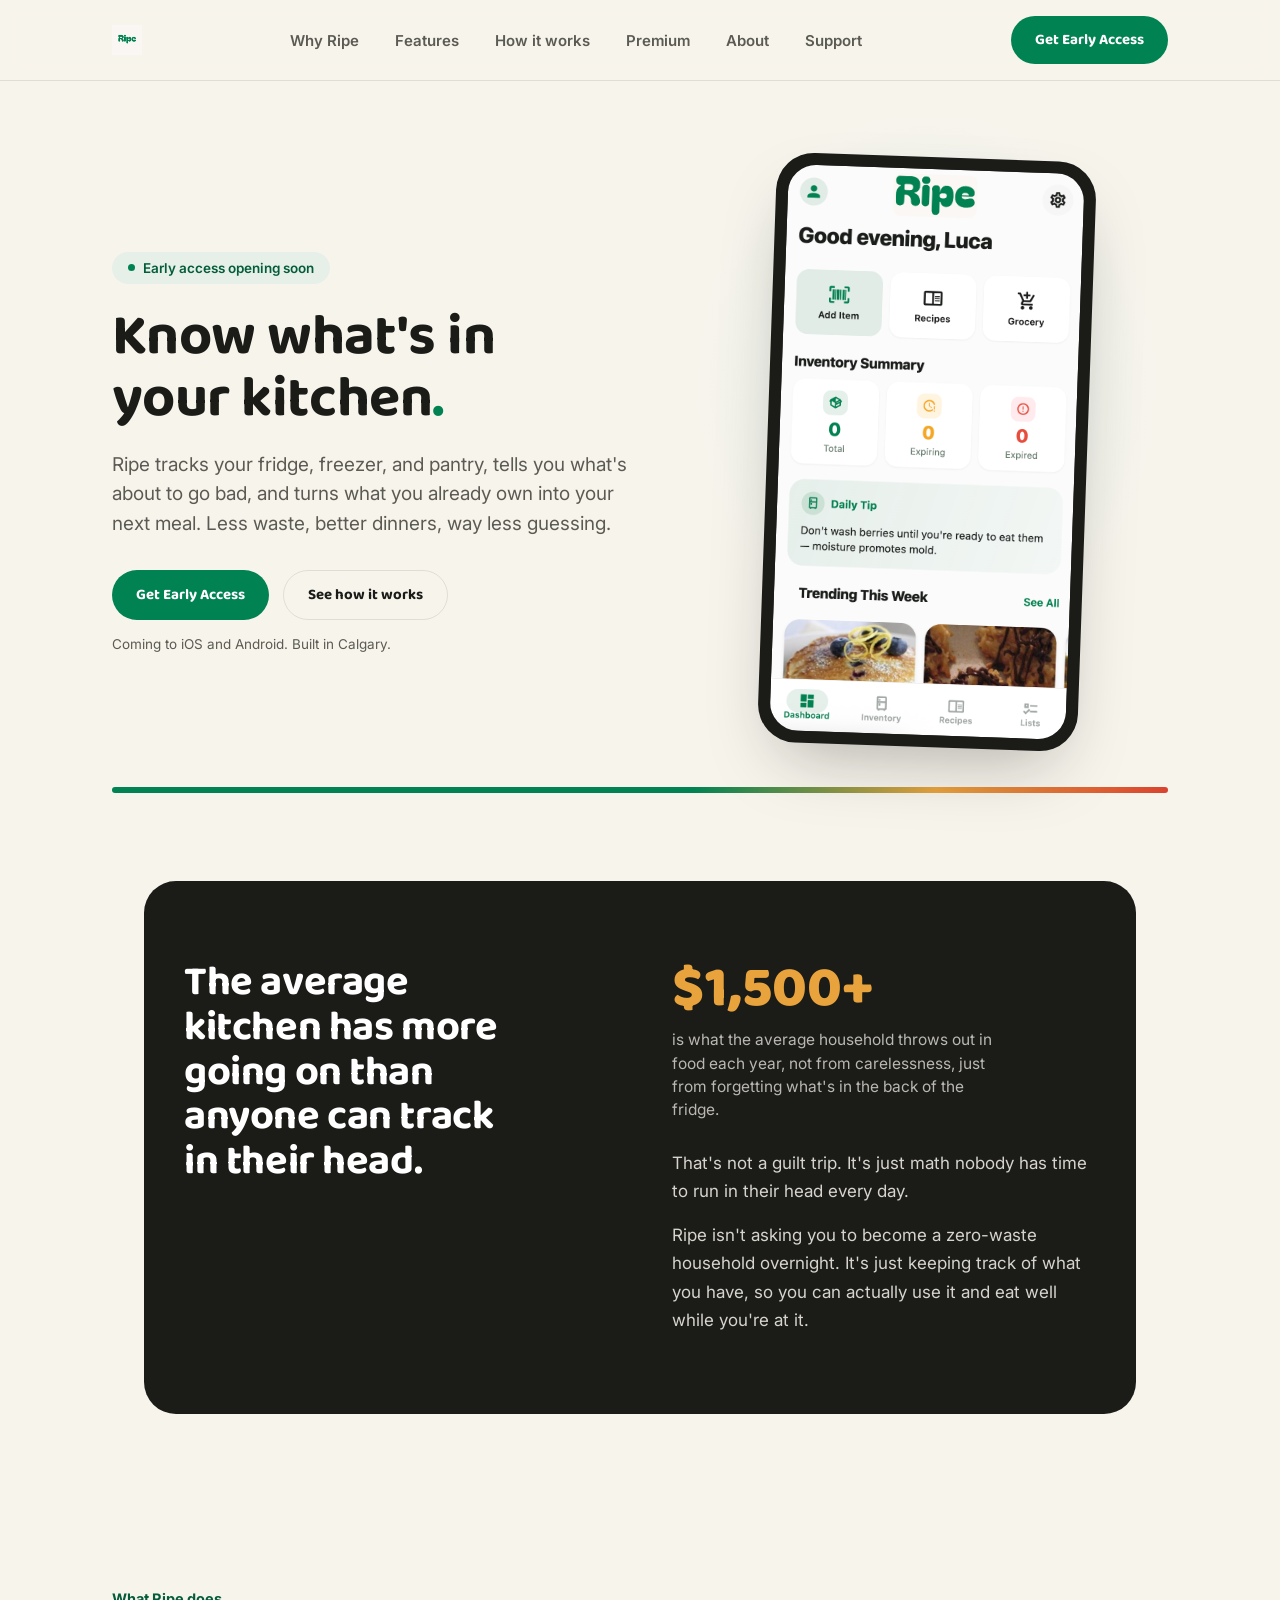
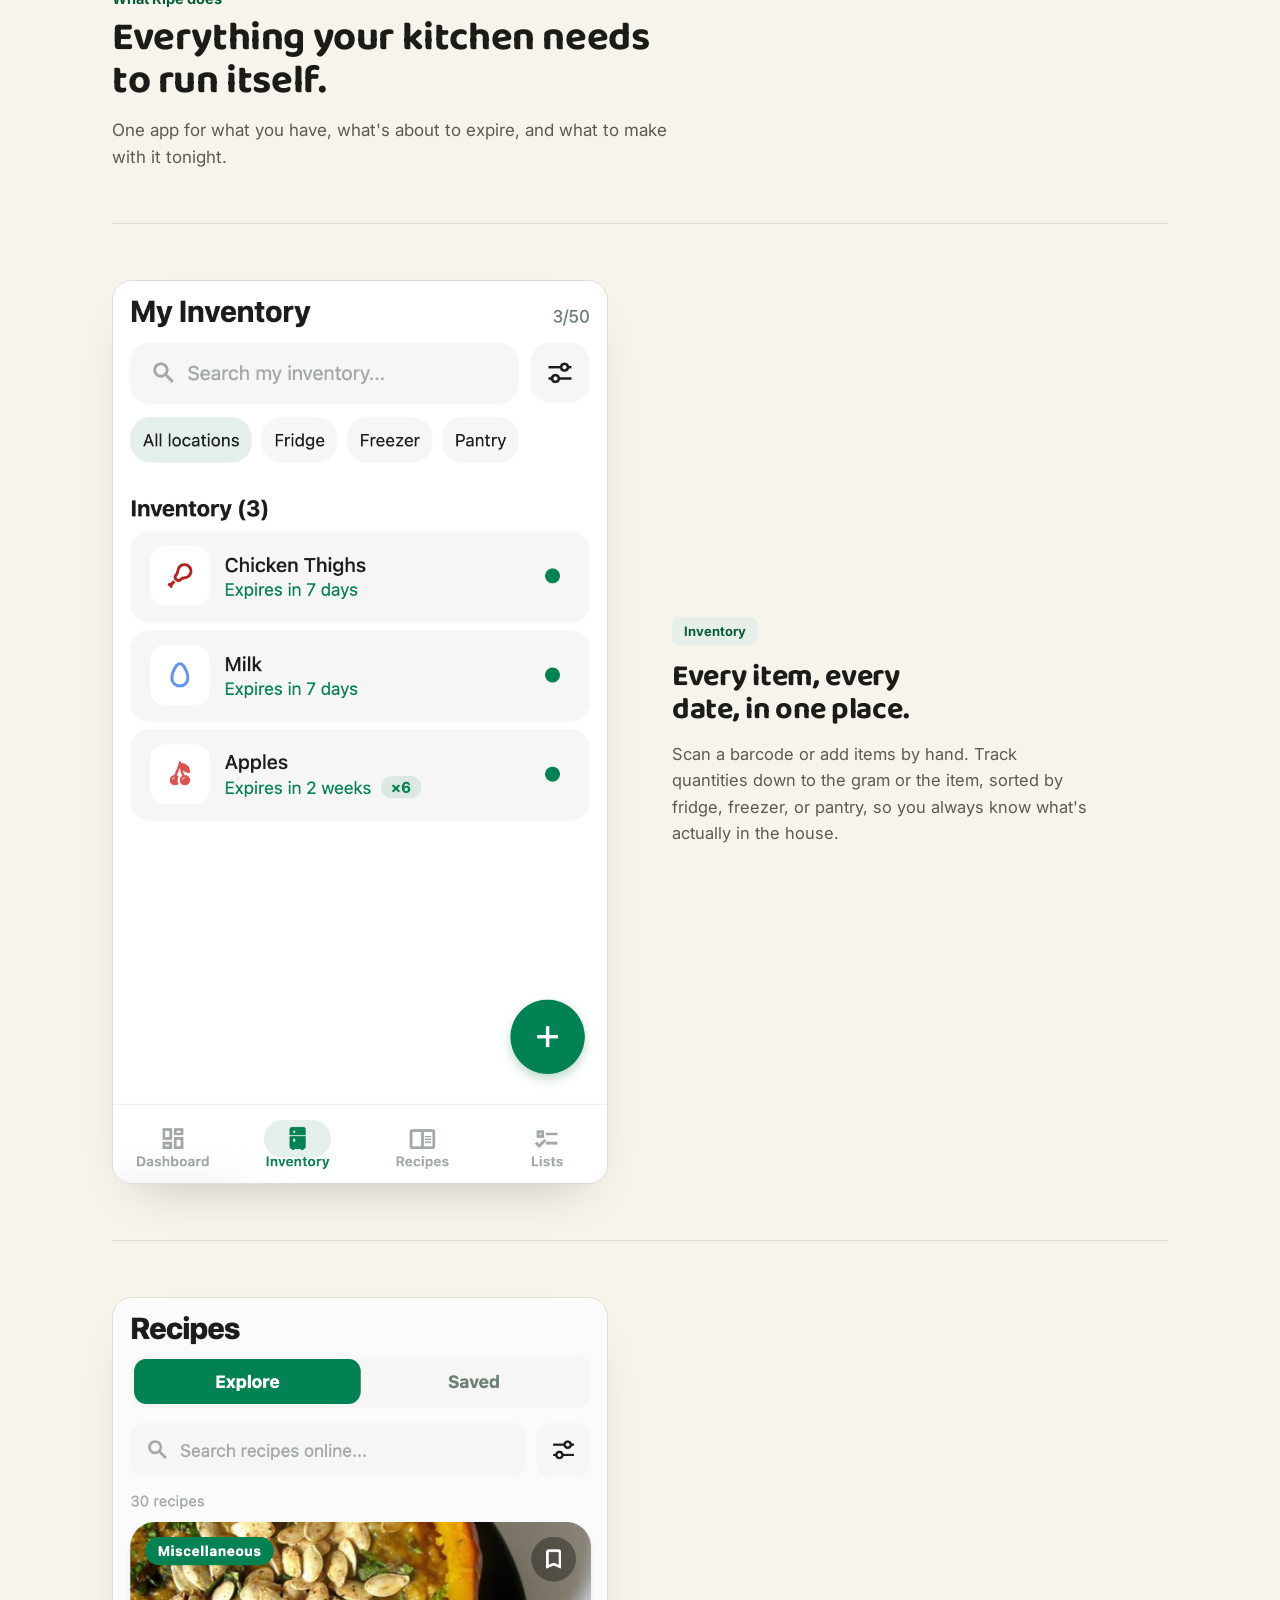
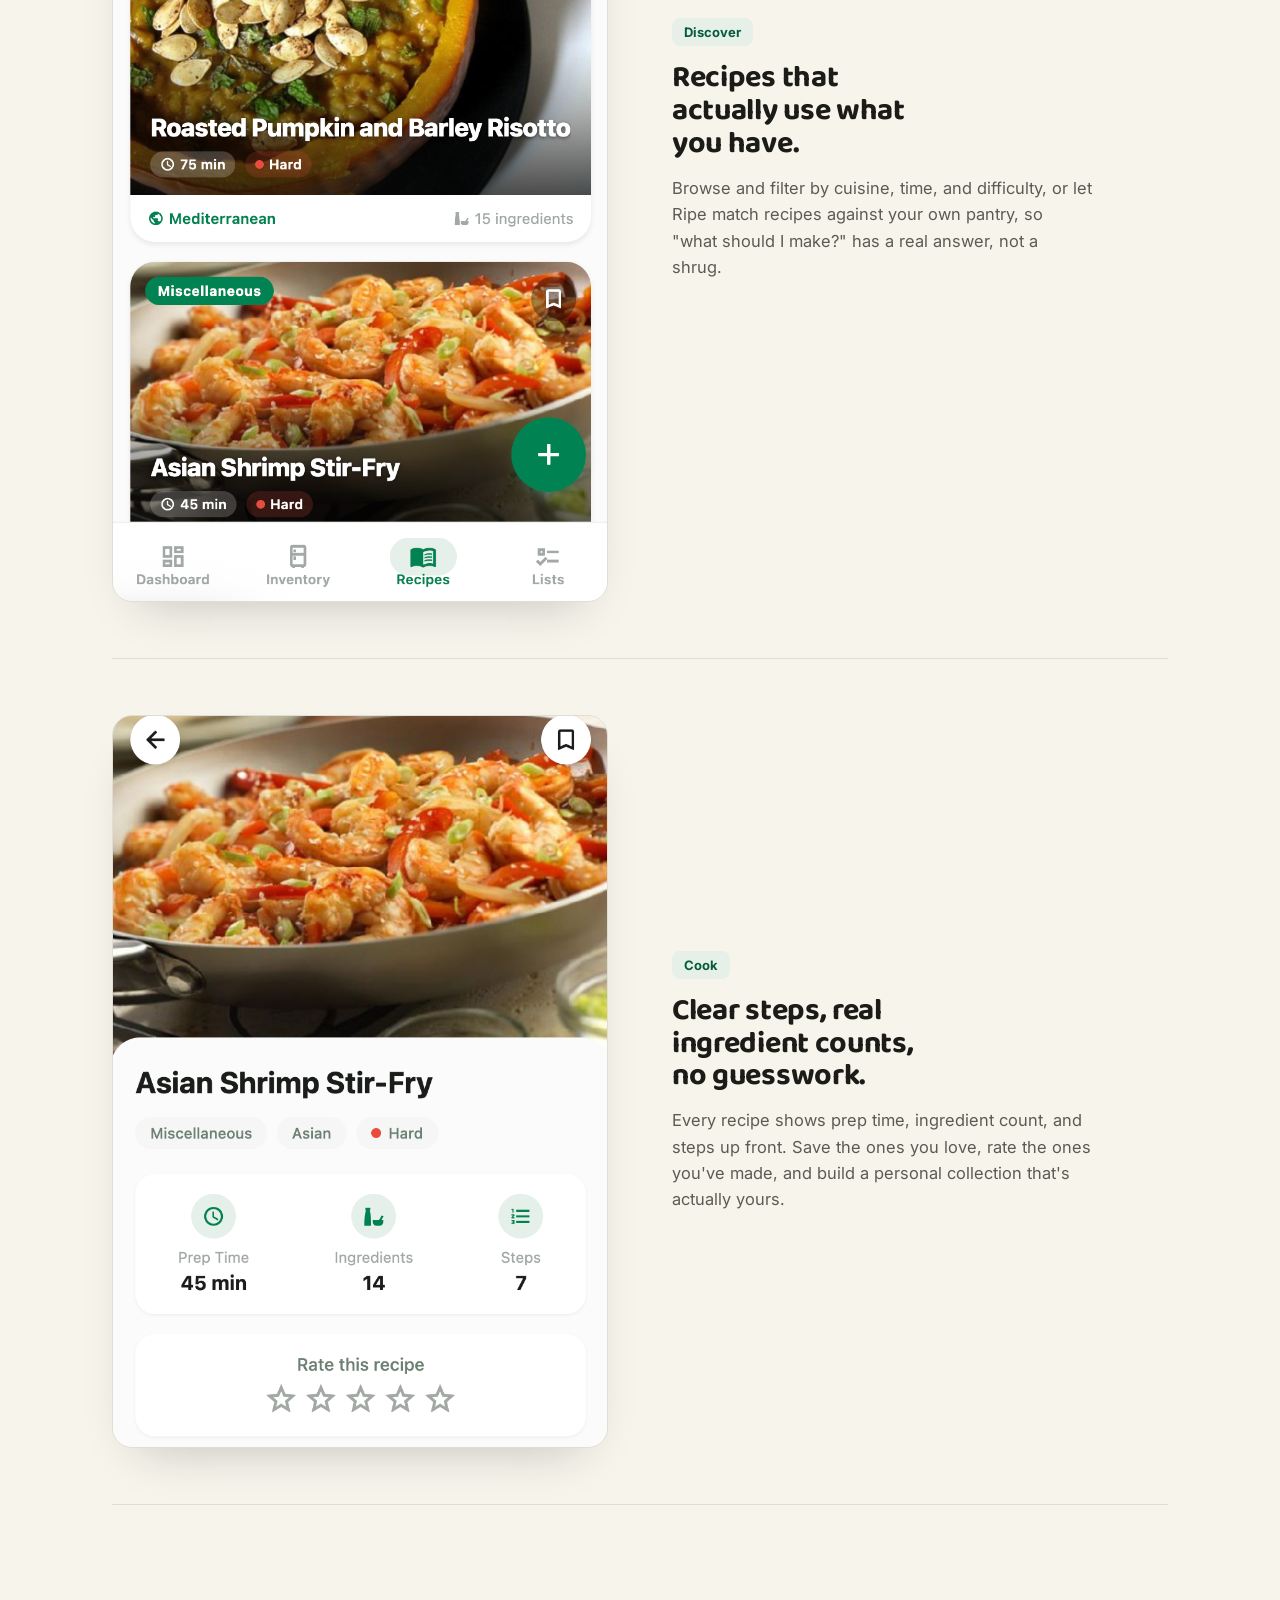
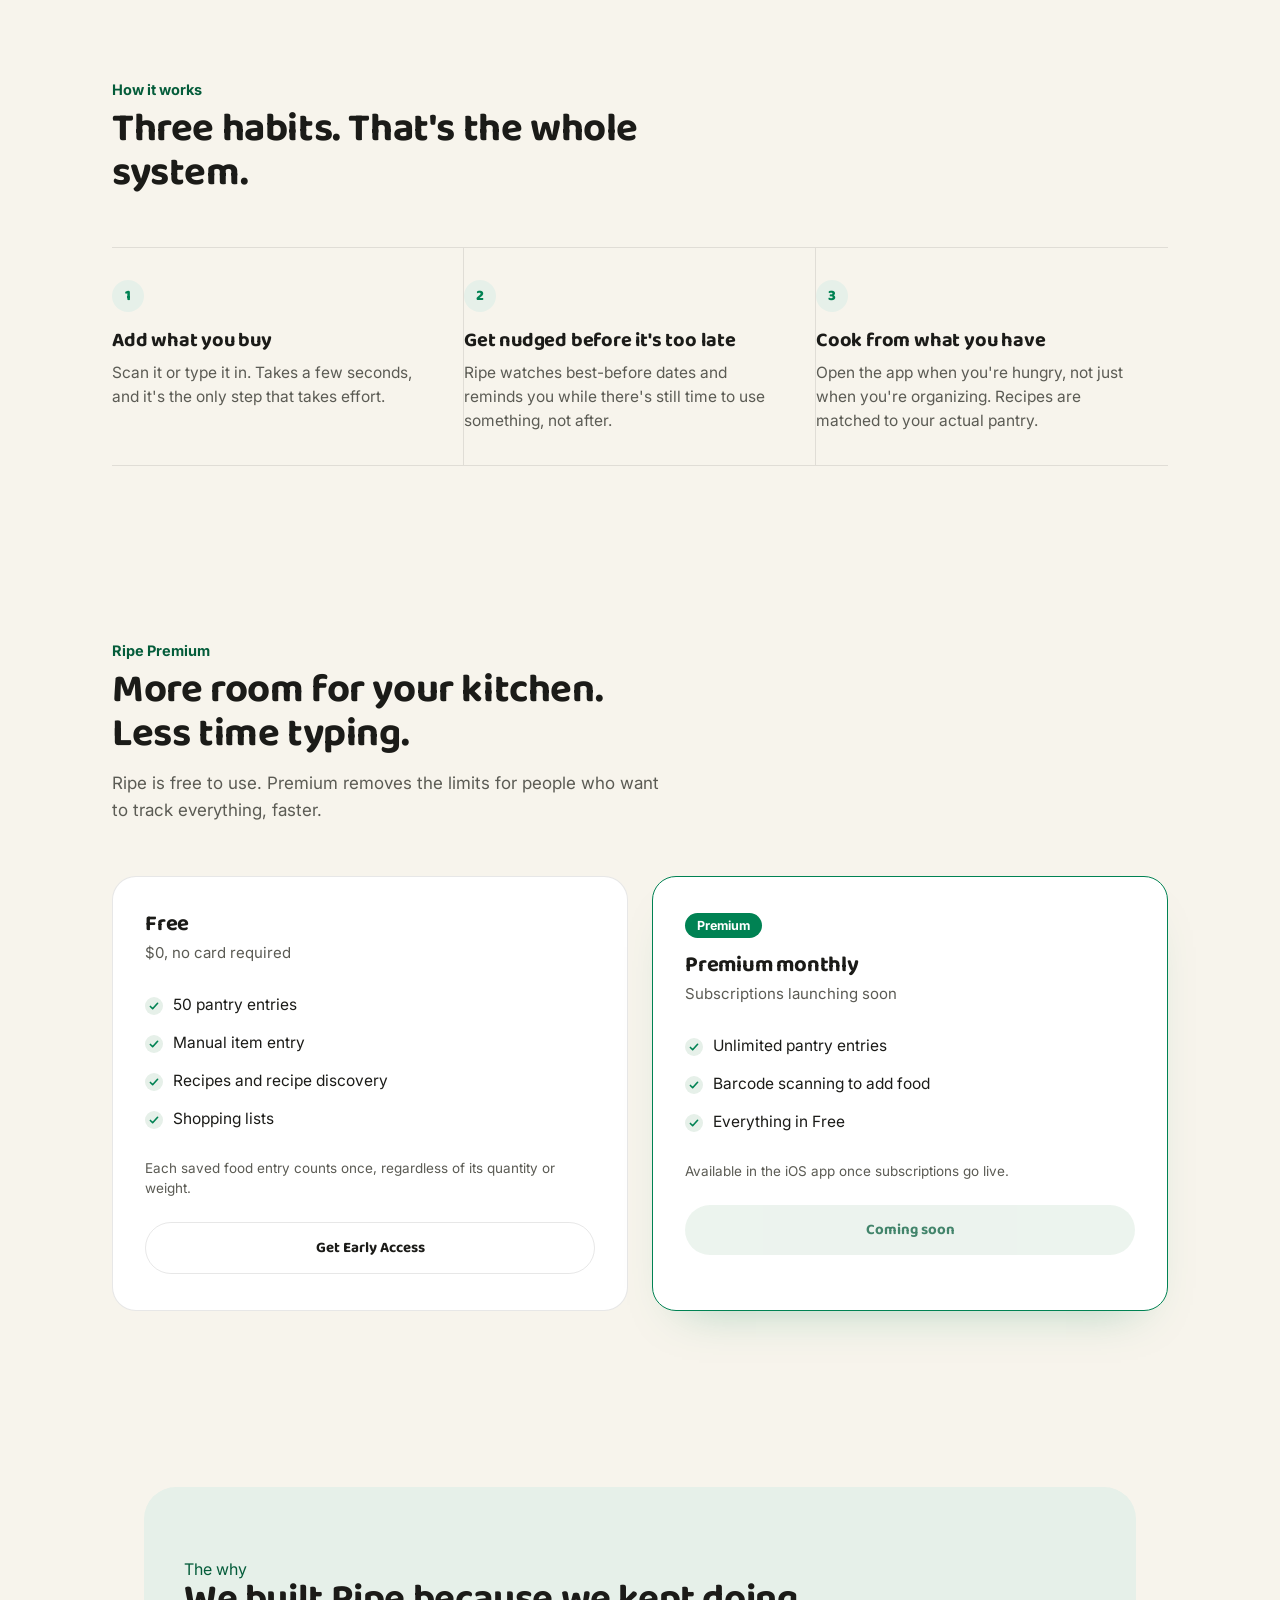
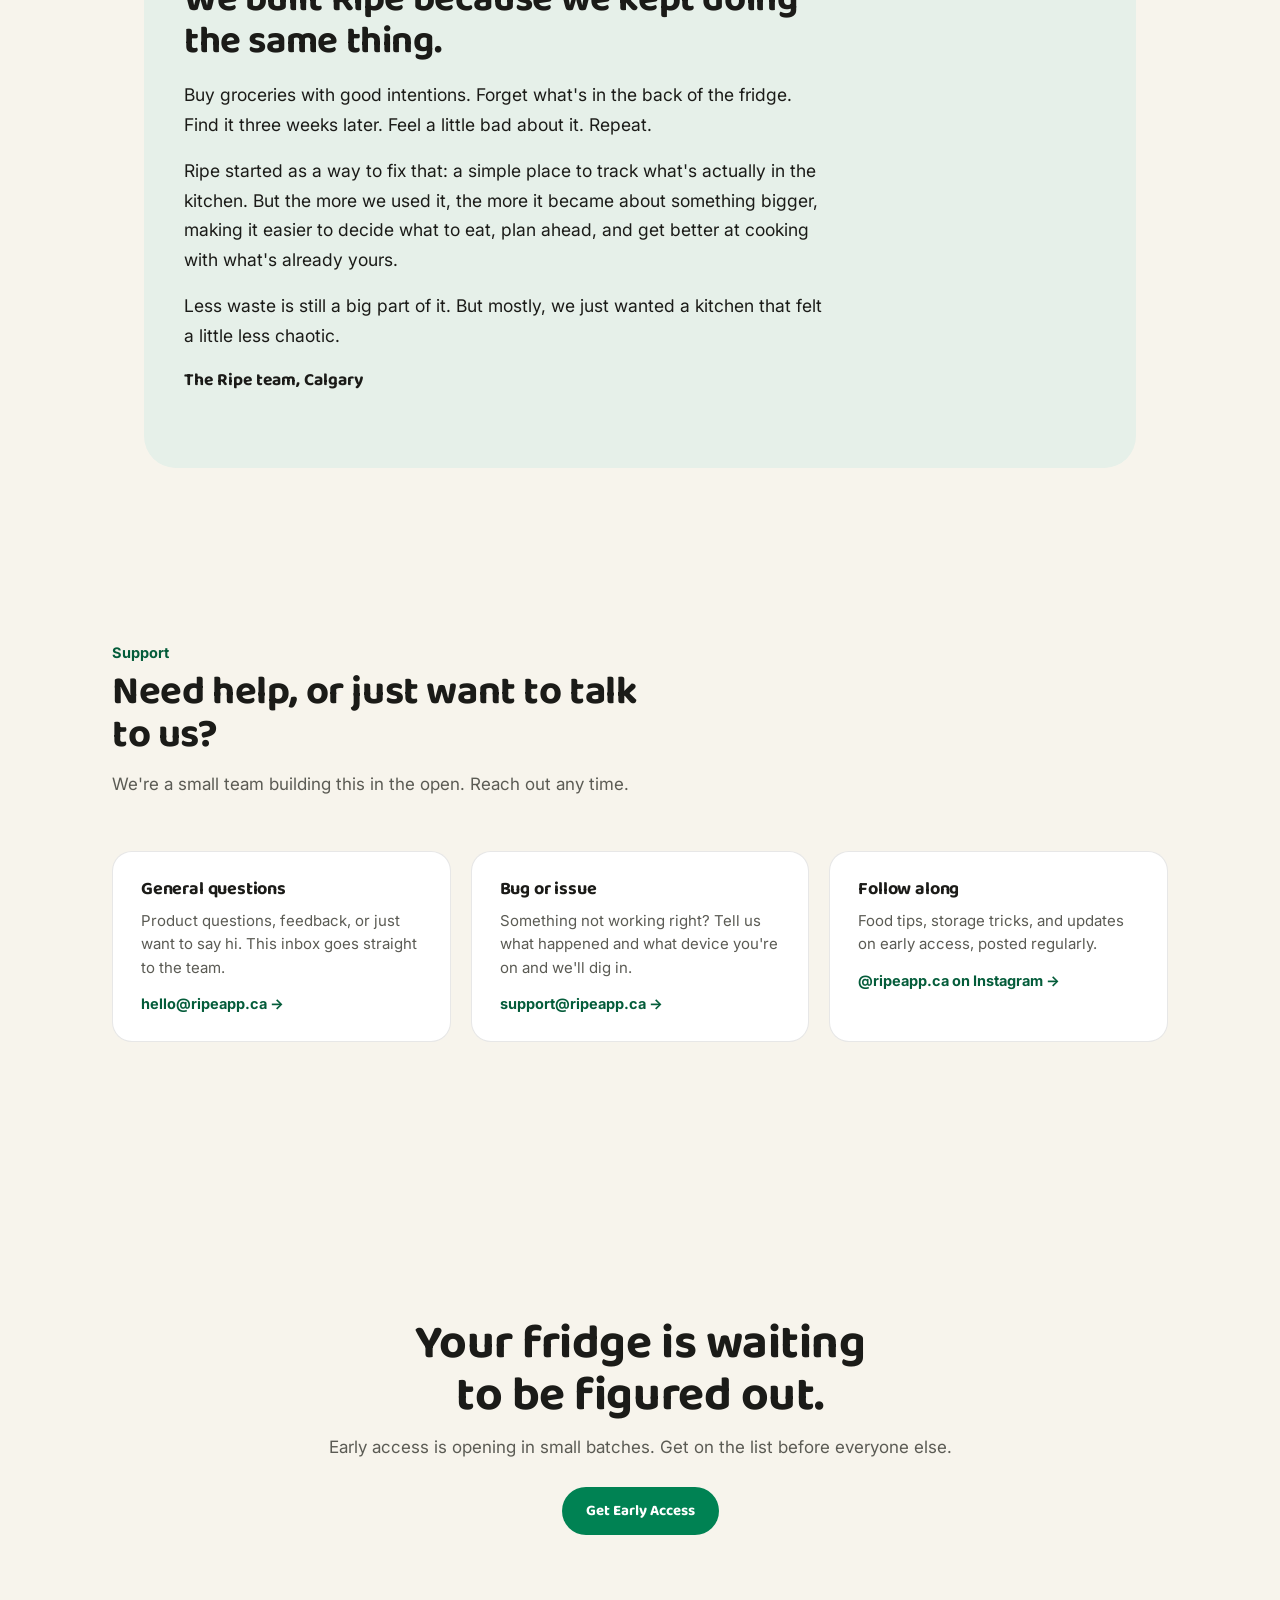
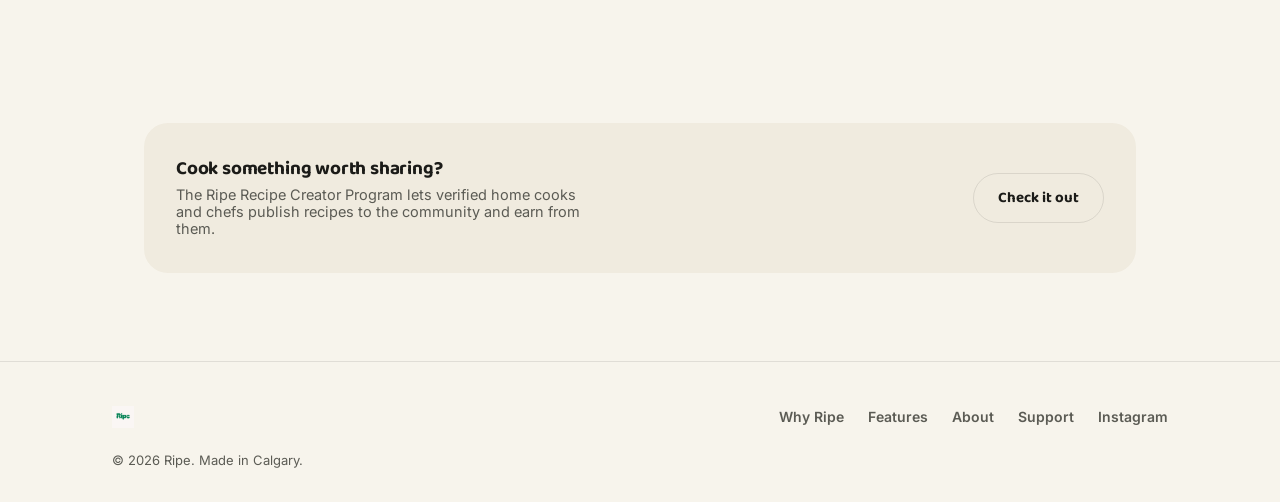
==== index.html @ fcf52c5c "Add files via upload" ====
<!DOCTYPE html>
<html lang="en">
<head>
<meta charset="UTF-8">
<meta name="viewport" content="width=device-width, initial-scale=1.0">
<title>Ripe: Know what's in your kitchen</title>
<meta name="description" content="Ripe is the app that tracks what's in your fridge, freezer, and pantry, so you waste less, plan better, and always know what to cook.">
<link rel="icon" href="[data-uri]">
<link rel="preconnect" href="https://fonts.googleapis.com">
<link rel="preconnect" href="https://fonts.gstatic.com" crossorigin>
<link href="https://fonts.googleapis.com/css2?family=Baloo+2:wght@500;600;700;800&family=Inter:wght@400;500;600;700&display=swap" rel="stylesheet">
<link rel="stylesheet" href="styles.css">
</head>
<body>

<header>
  <nav>
    <a href="#top" class="logo-mark"><img src="[data-uri]" alt="Ripe"></a>
    <div class="nav-links">
      <a href="#why">Why Ripe</a>
      <a href="#features">Features</a>
      <a href="#how">How it works</a>
      <a href="#premium">Premium</a>
      <a href="#about">About</a>
      <a href="#support">Support</a>
    </div>
    <a href="#early-access" class="btn btn-primary nav-cta">Get Early Access</a>
    <button class="burger" id="burgerBtn" aria-label="Menu">
      <span></span><span></span><span></span>
    </button>
  </nav>
  <div id="mobile-menu">
    <a href="#why">Why Ripe</a>
    <a href="#features">Features</a>
    <a href="#how">How it works</a>
    <a href="#premium">Premium</a>
    <a href="#about">About</a>
    <a href="#support">Support</a>
    <a href="#early-access" class="btn btn-primary" style="margin-top:12px;">Get Early Access</a>
  </div>
</header>

<div id="top"></div>

<section class="hero">
  <div class="wrap hero-grid">
    <div>
      <span class="eyebrow-pill"><span class="dot"></span>Early access opening soon</span>
      <h1>Know what's in your kitchen<span class="accent">.</span></h1>
      <p class="hero-sub">Ripe tracks your fridge, freezer, and pantry, tells you what's about to go bad, and turns what you already own into your next meal. Less waste, better dinners, way less guessing.</p>
      <div class="hero-actions">
        <a href="#early-access" class="btn btn-primary">Get Early Access</a>
        <a href="#how" class="btn btn-ghost">See how it works</a>
      </div>
      <p class="hero-note">Coming to iOS and Android. Built in Calgary.</p>
    </div>
    <div class="phone-wrap">
      <div class="phone-glow"></div>
      <div class="phone-frame">
        <img src="[data-uri]" alt="Ripe app dashboard showing inventory summary and recipe suggestions">
      </div>
    </div>
  </div>
</section>

<div class="wrap"><div class="ripeness-bar" style="border-radius:100px;"></div></div>

<section id="why">
  <div class="wrap">
    <div class="why">
      <div class="why-inner">
        <div class="why-grid">
          <div>
            <h2>The average kitchen has more going on than anyone can track in their head.</h2>
          </div>
          <div>
            <div class="stat">$1,500+</div>
            <p class="stat-label">is what the average household throws out in food each year, not from carelessness, just from forgetting what's in the back of the fridge.</p>
            <div class="why-copy" style="margin-top:28px;">
              <p>That's not a guilt trip. It's just math nobody has time to run in their head every day.</p>
              <p>Ripe isn't asking you to become a zero-waste household overnight. It's just keeping track of what you have, so you can actually use it and eat well while you're at it.</p>
            </div>
          </div>
        </div>
      </div>
    </div>
  </div>
</section>

<section id="features">
  <div class="wrap">
    <div class="section-head">
      <span class="kicker">What Ripe does</span>
      <h2>Everything your kitchen needs to run itself.</h2>
      <p>One app for what you have, what's about to expire, and what to make with it tonight.</p>
    </div>

    <div class="feature-row">
      <div class="feature-media">
        <img src="[data-uri]" alt="Ripe inventory screen showing tracked items with expiry dates">
      </div>
      <div class="feature-text">
        <span class="feature-tag">Inventory</span>
        <h3>Every item, every date, in one place.</h3>
        <p>Scan a barcode or add items by hand. Track quantities down to the gram or the item, sorted by fridge, freezer, or pantry, so you always know what's actually in the house.</p>
      </div>
    </div>

    <div class="feature-row reverse">
      <div class="feature-media">
        <img src="[data-uri]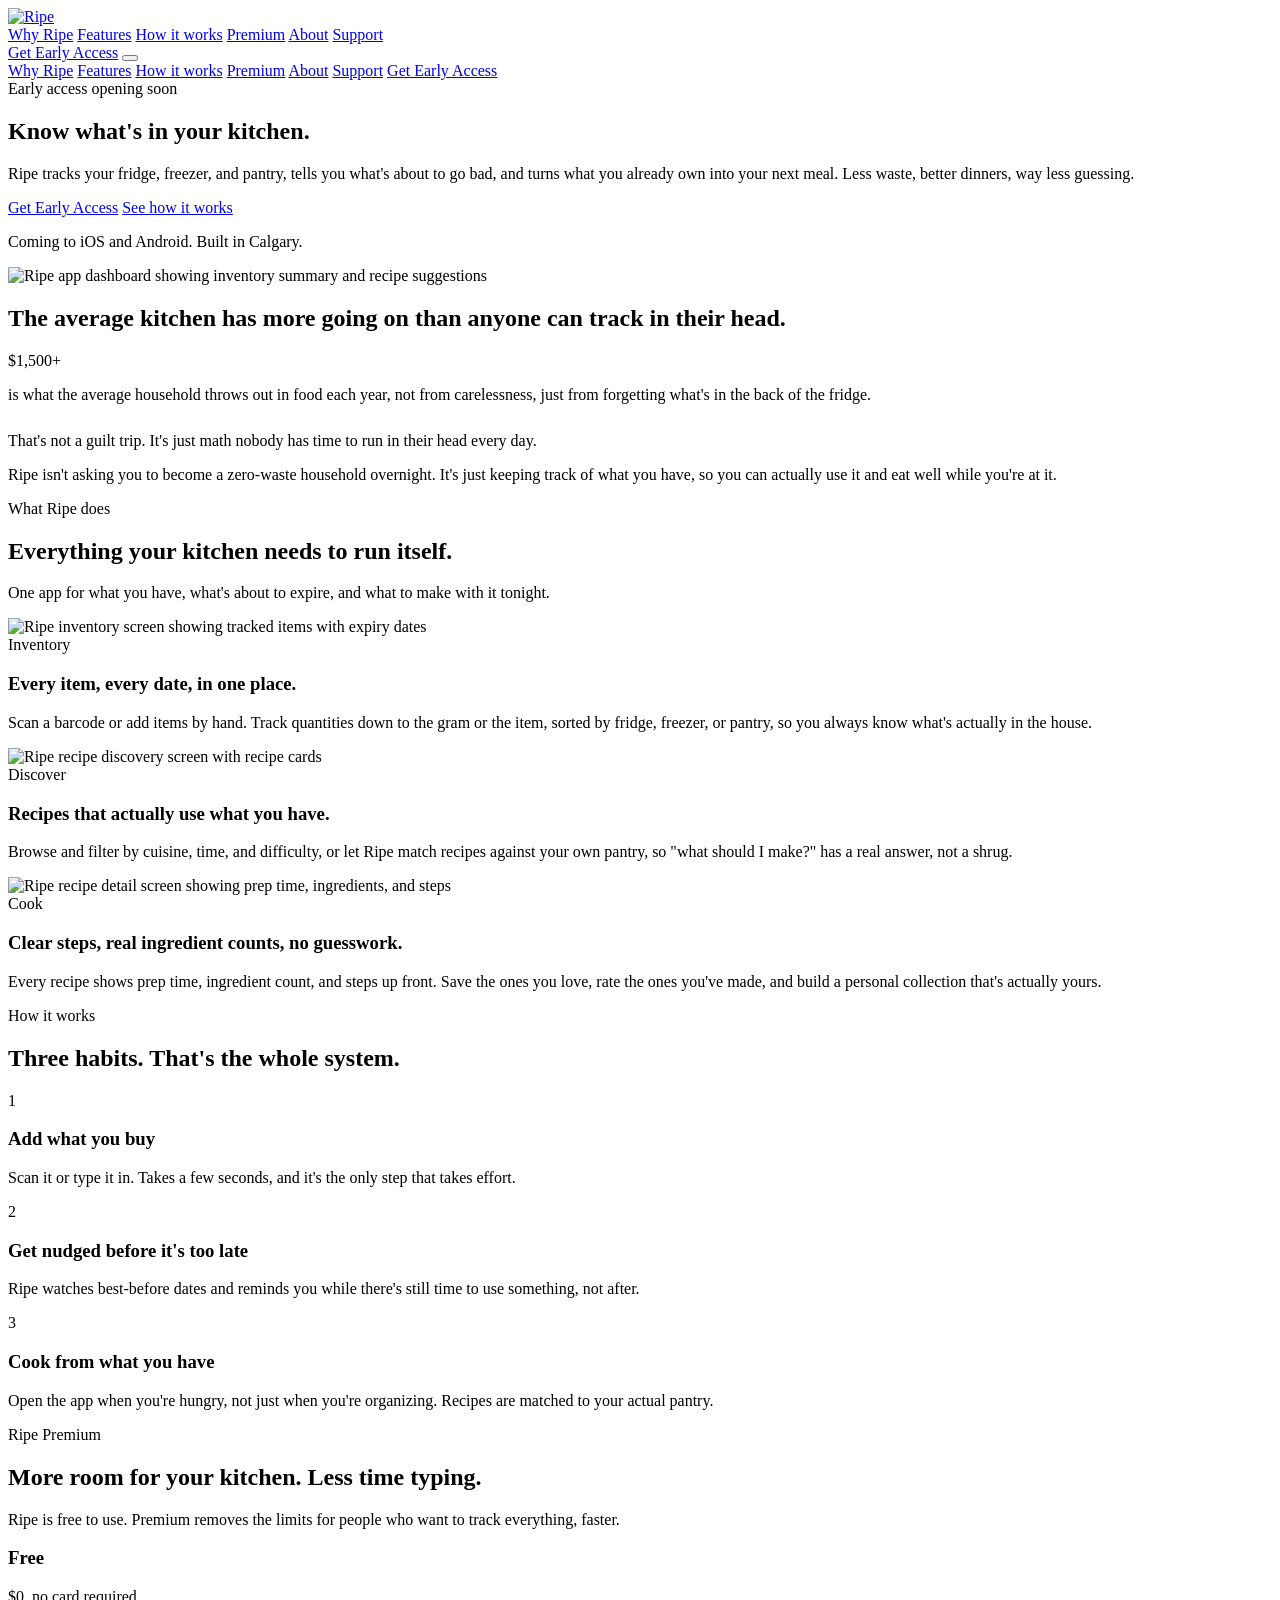
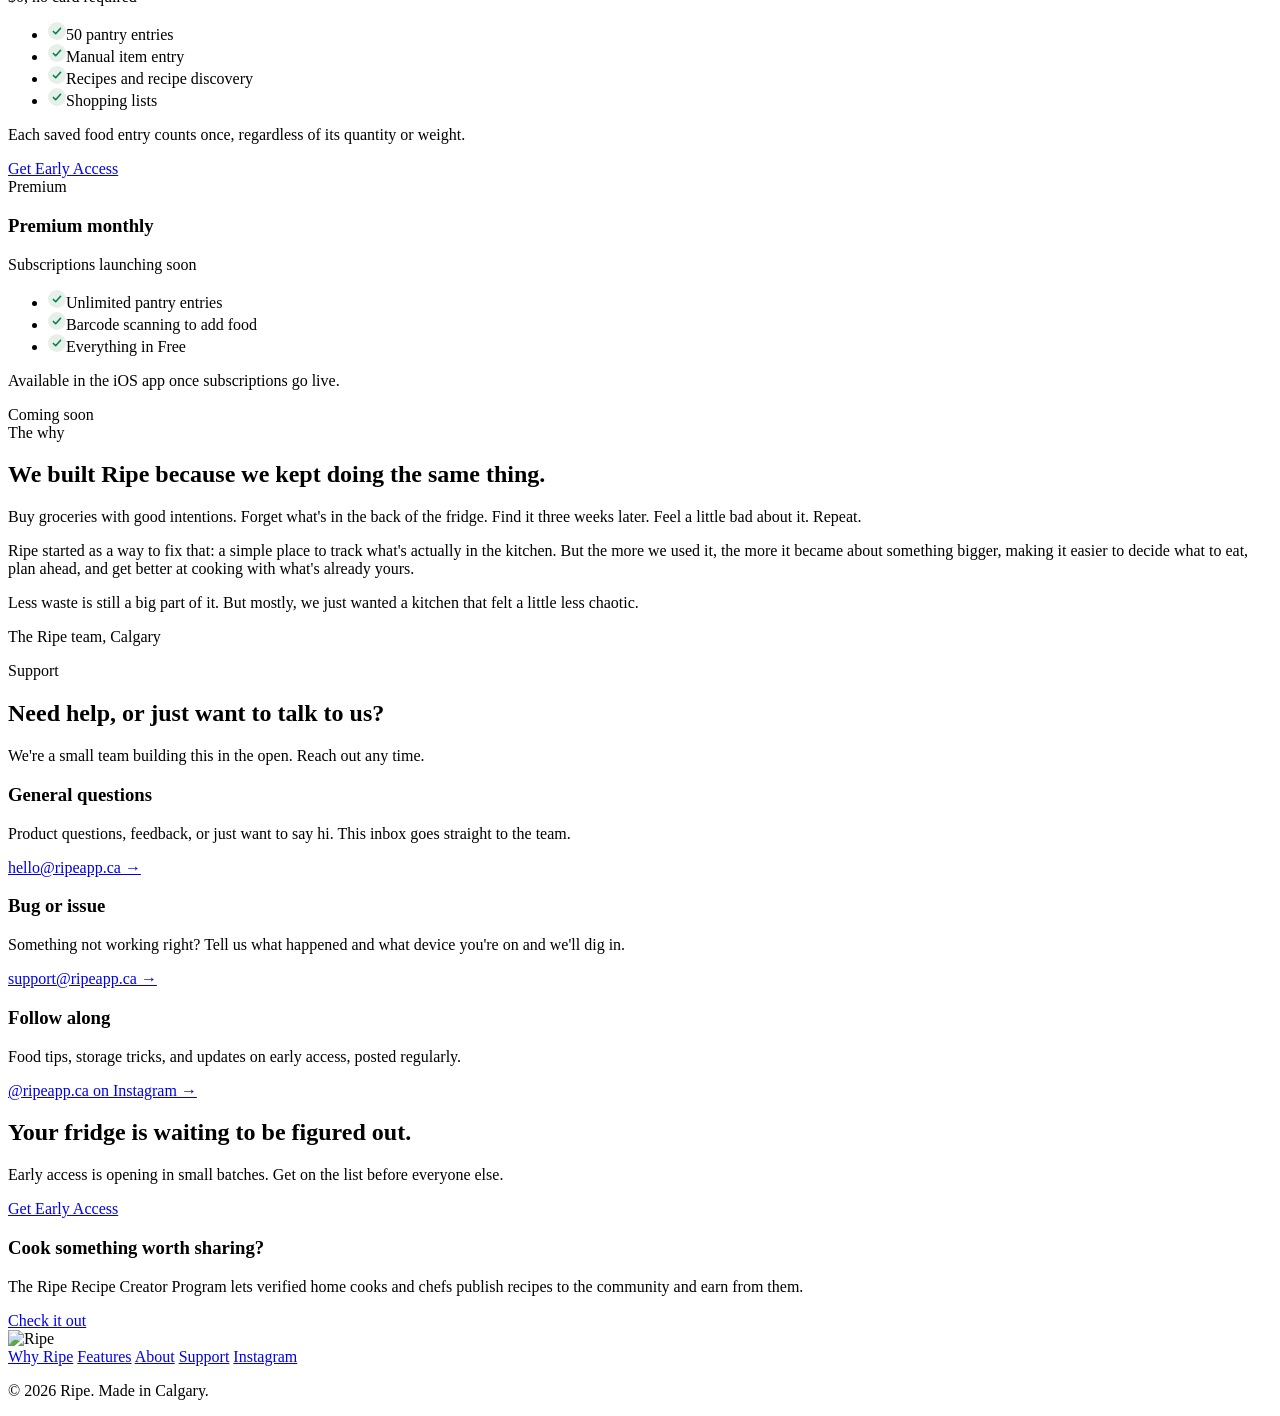
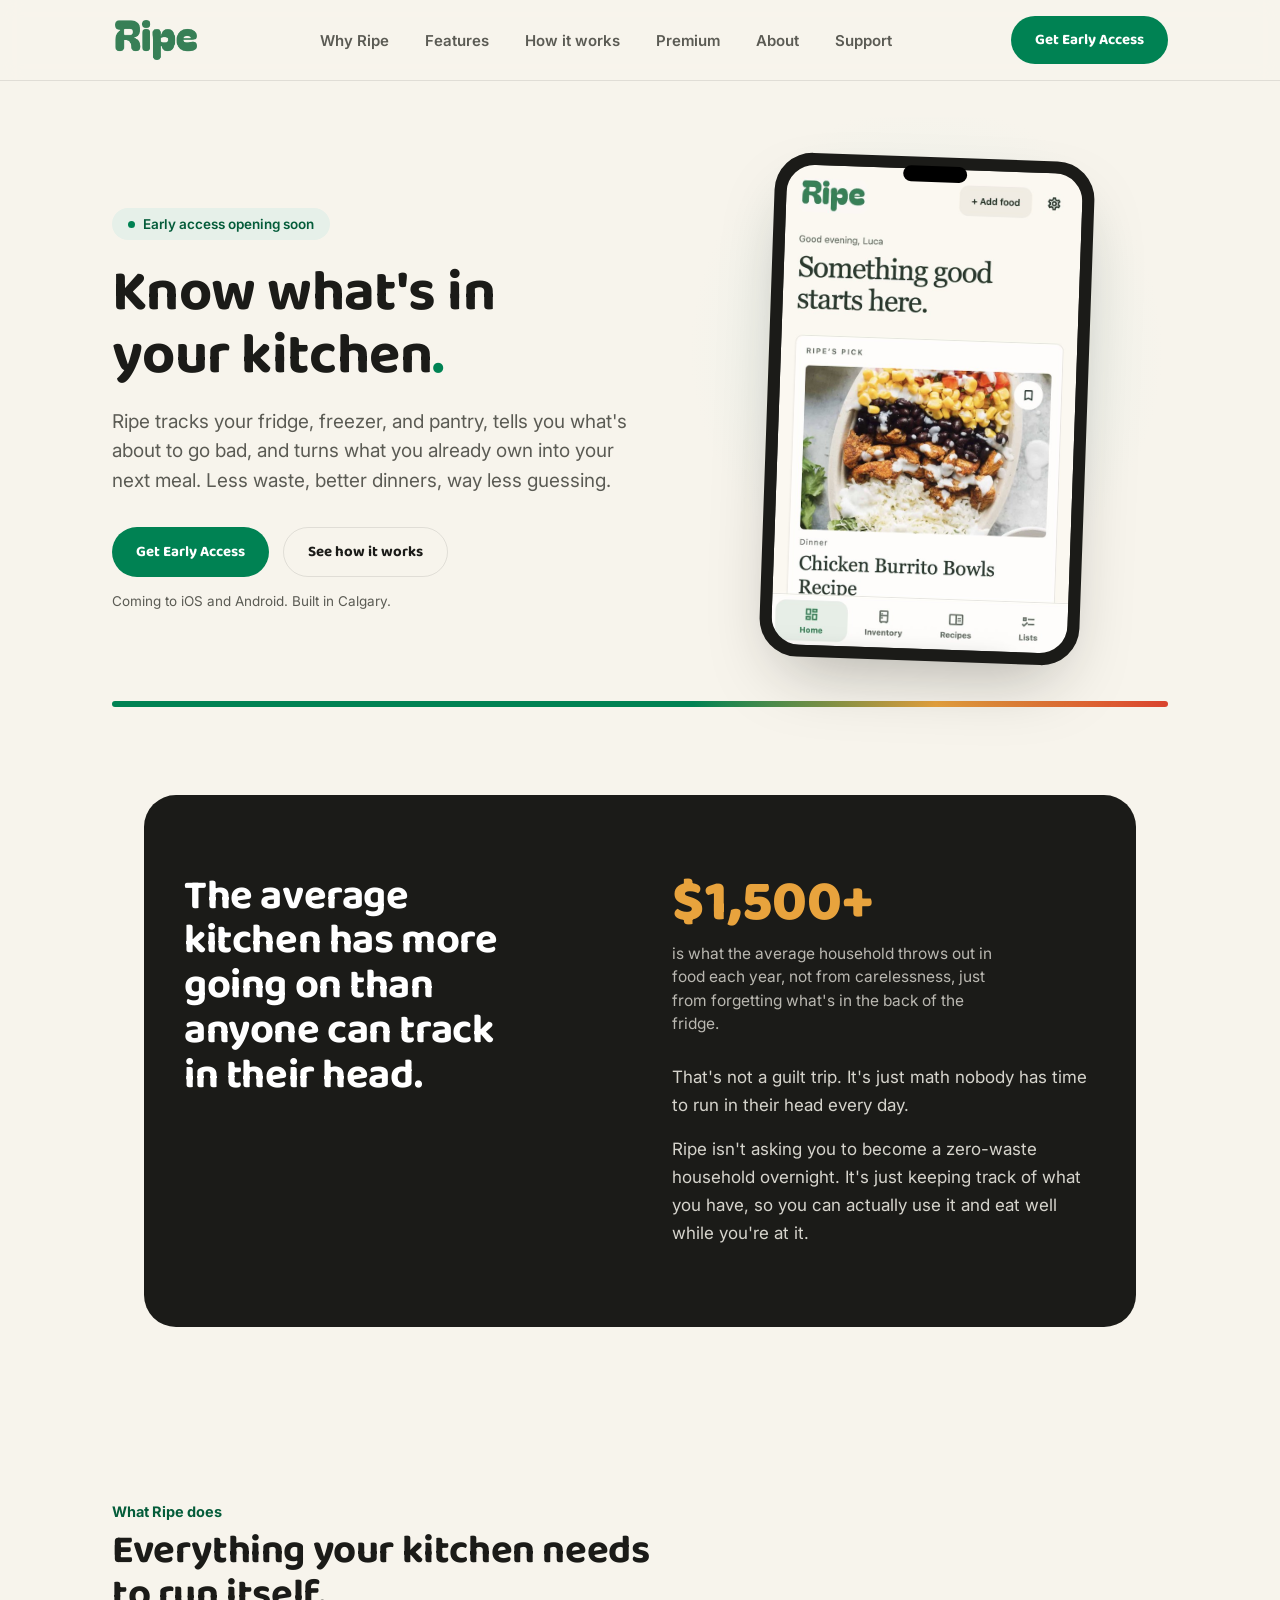
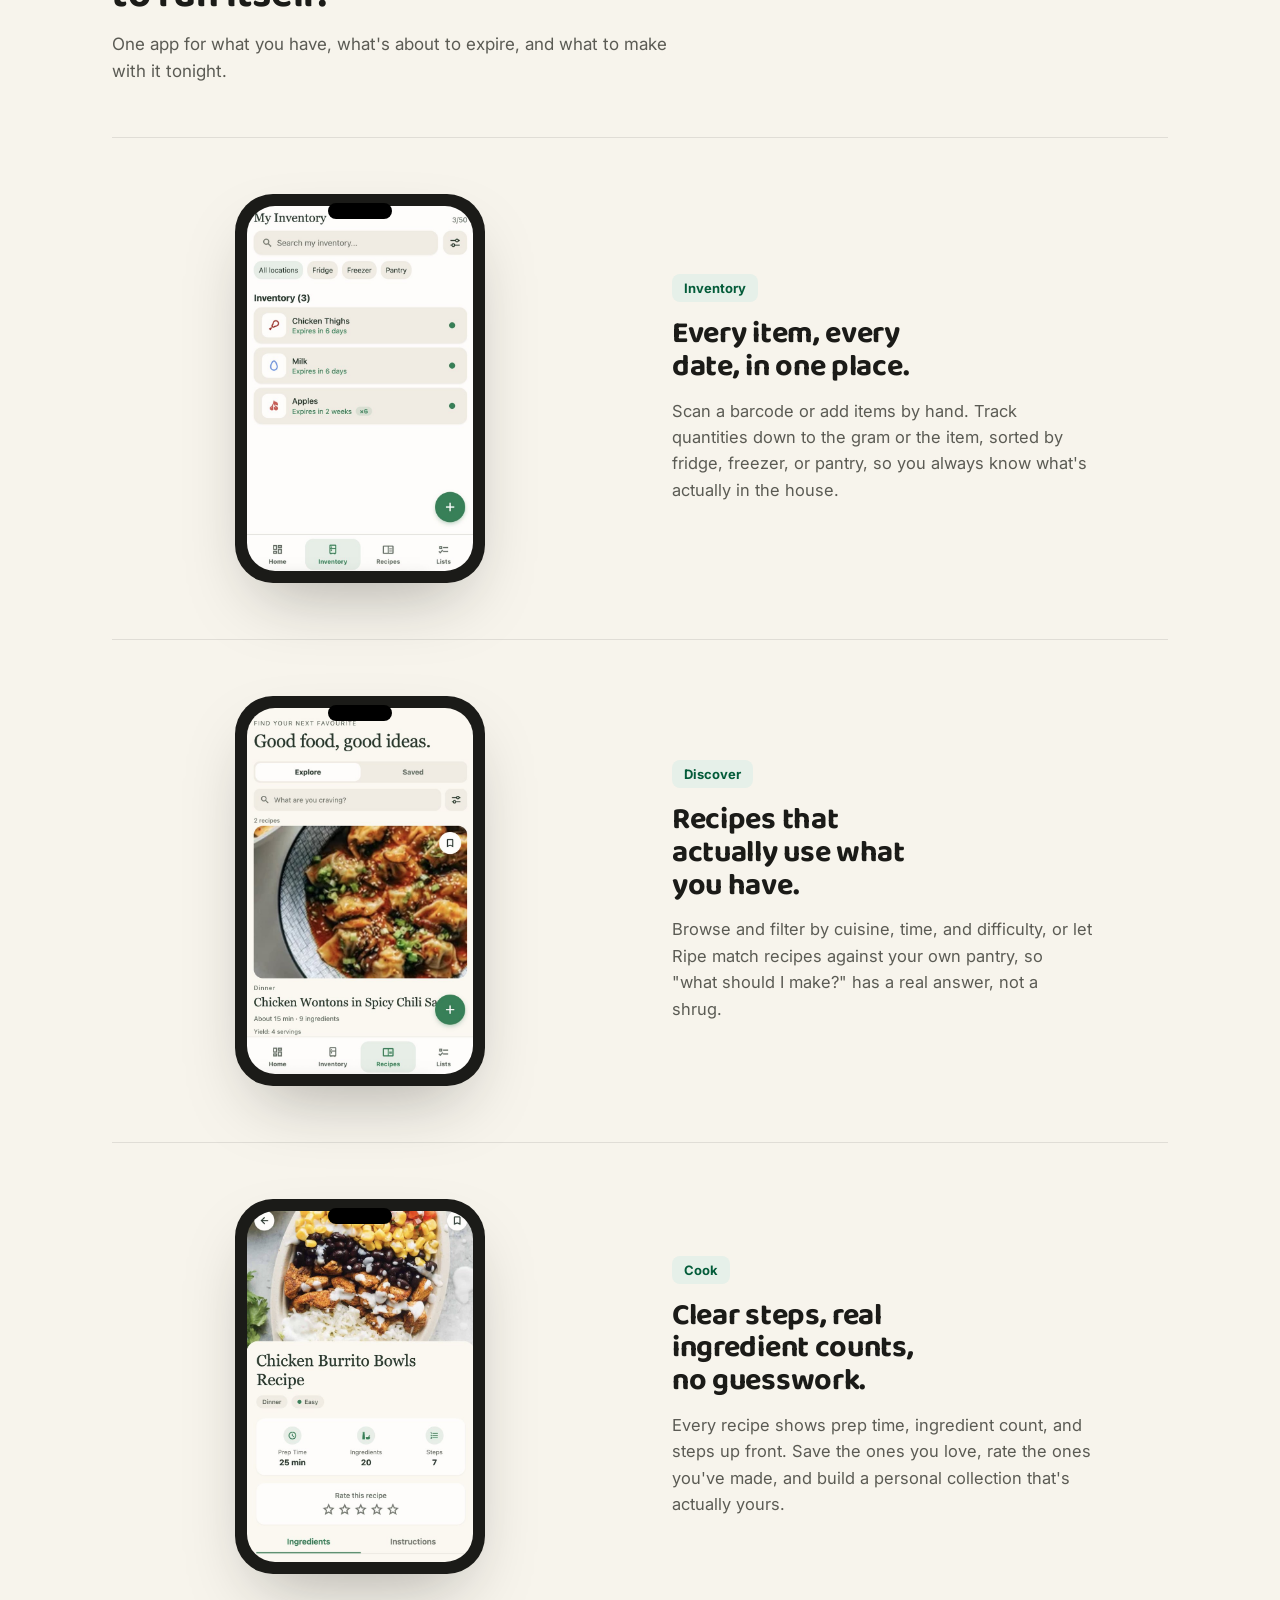
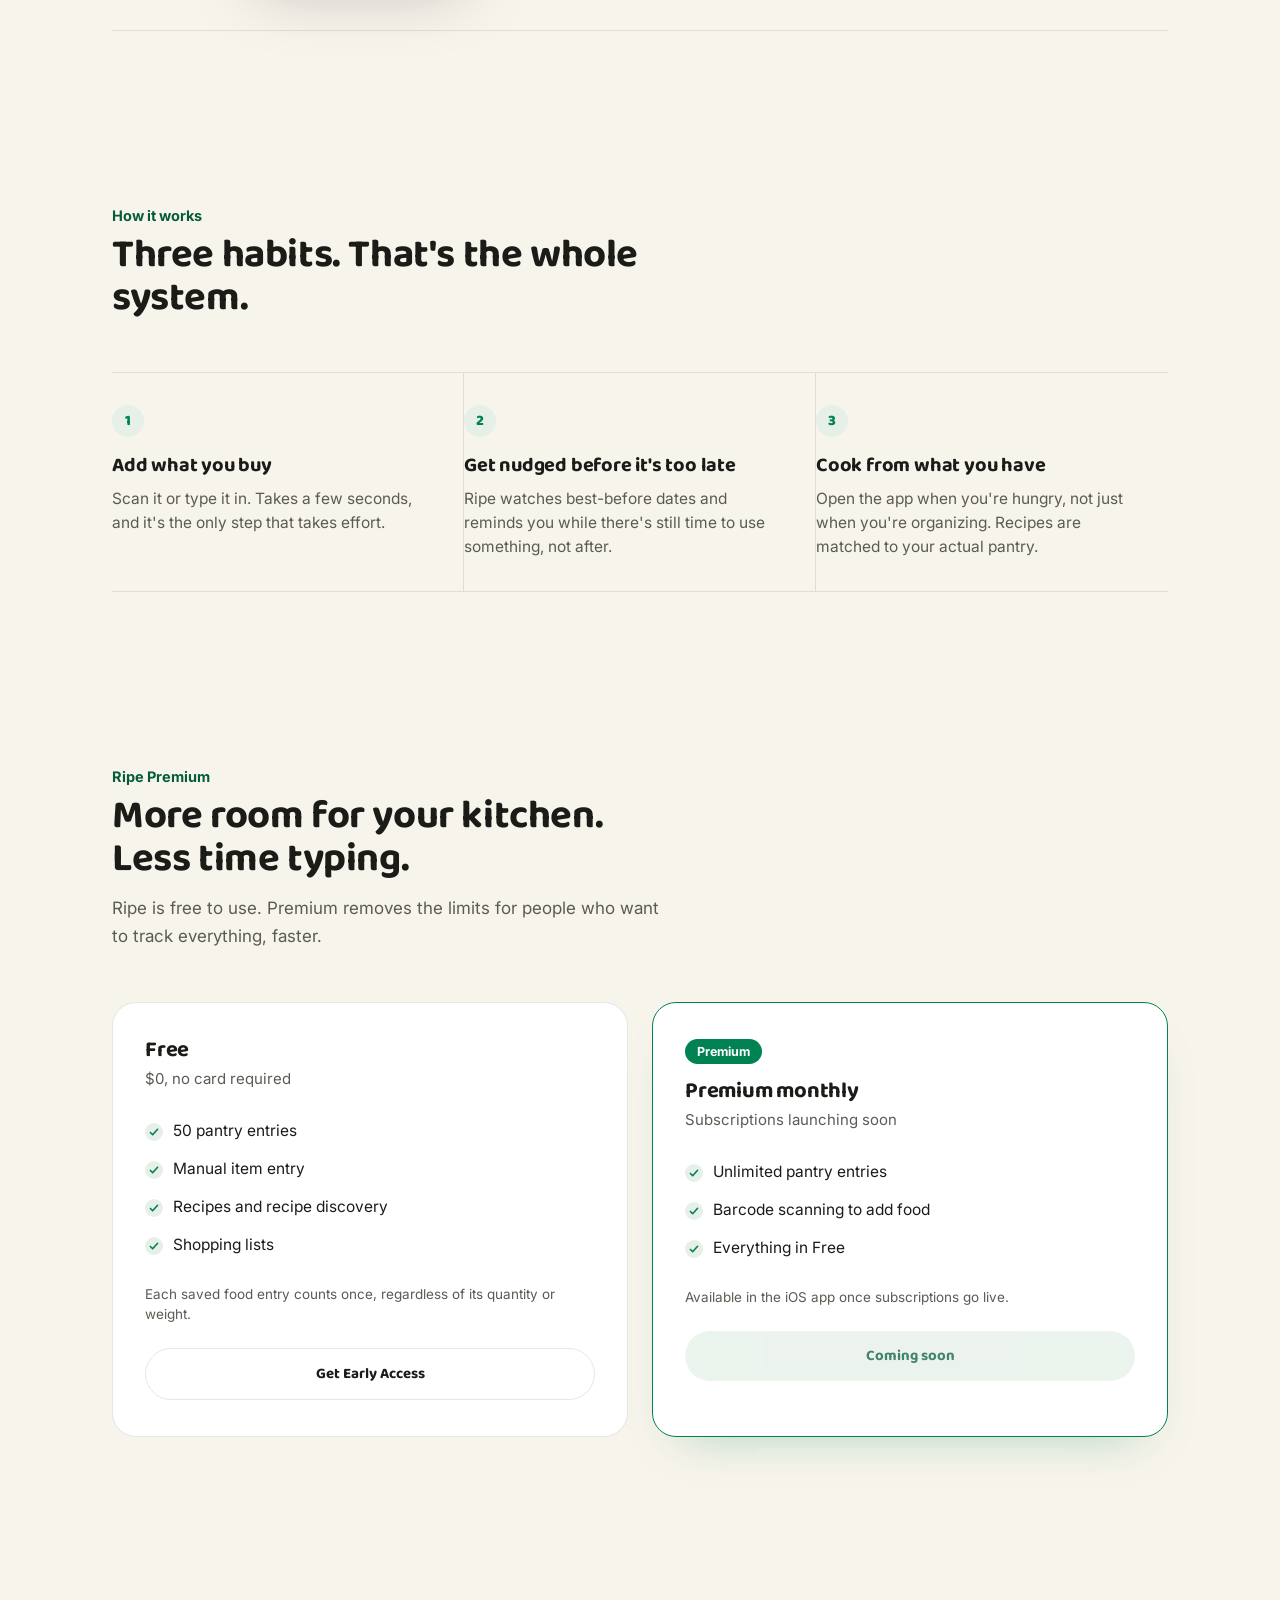
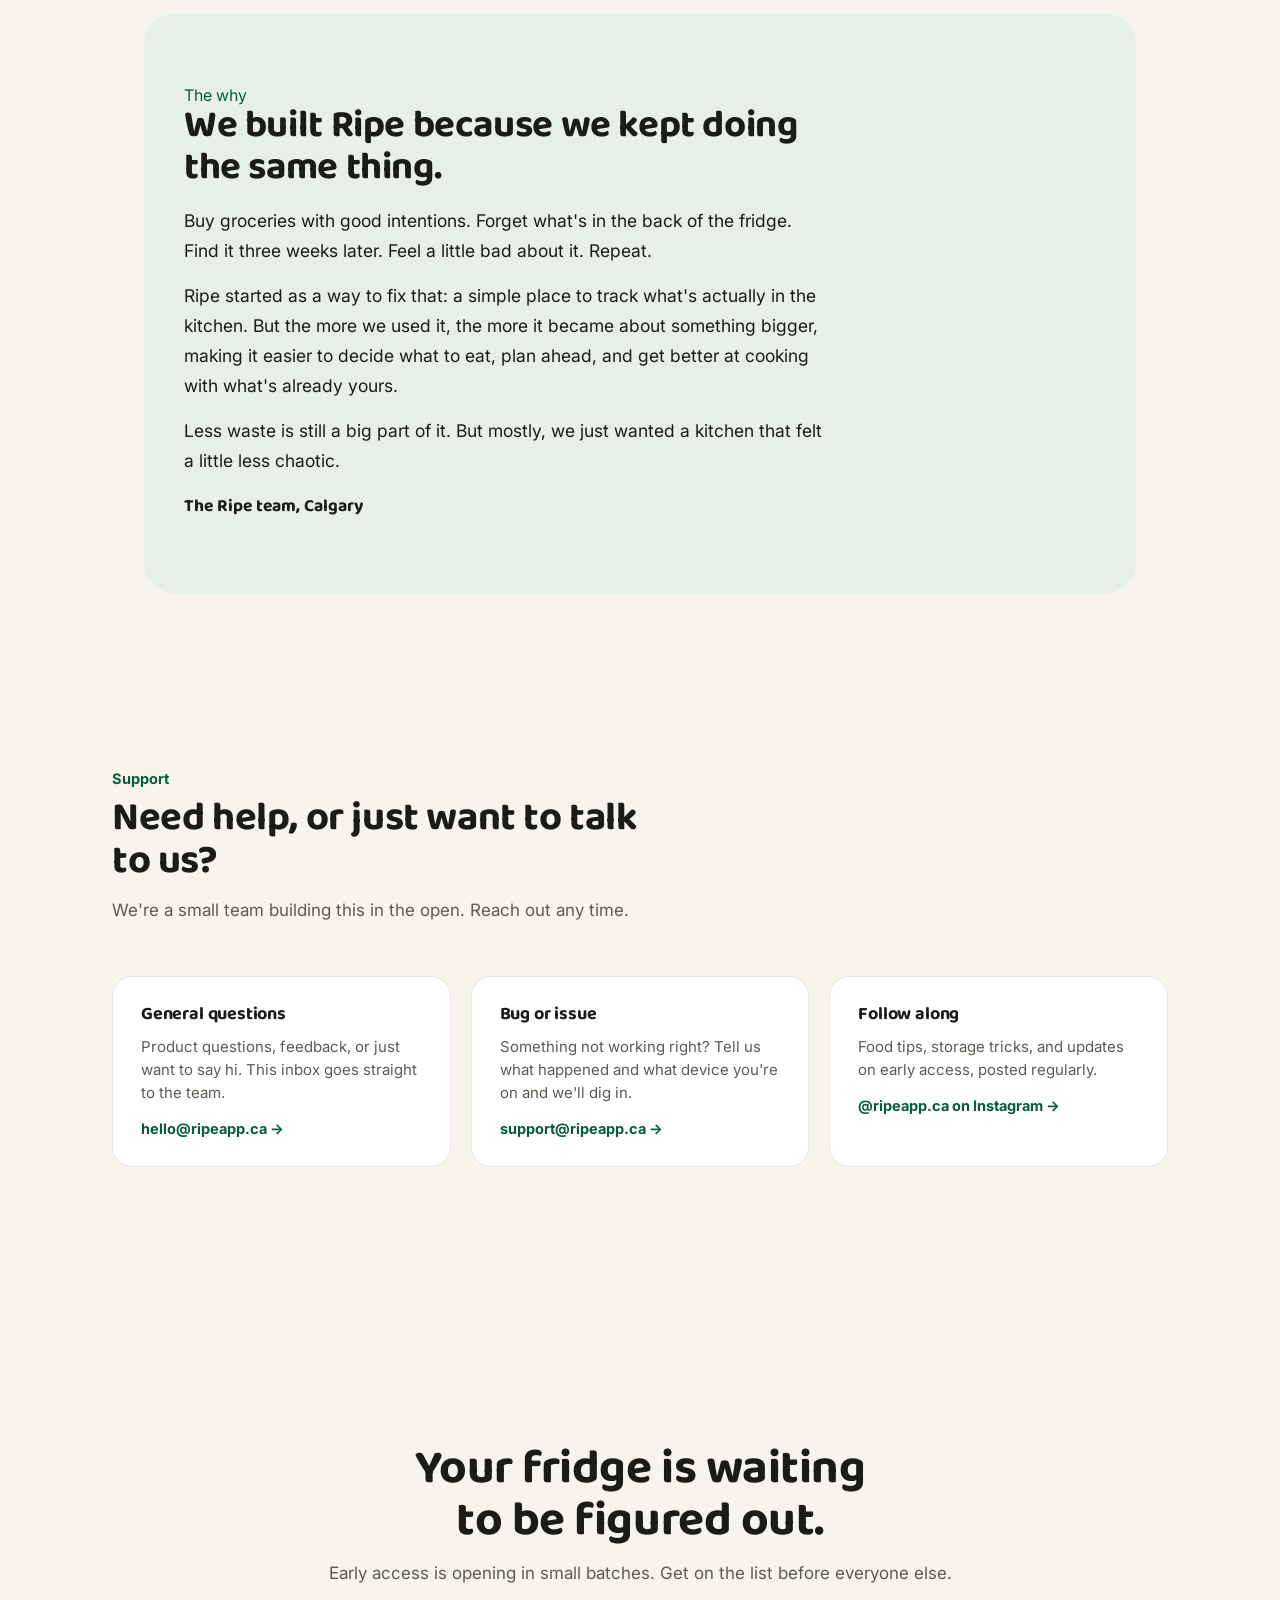
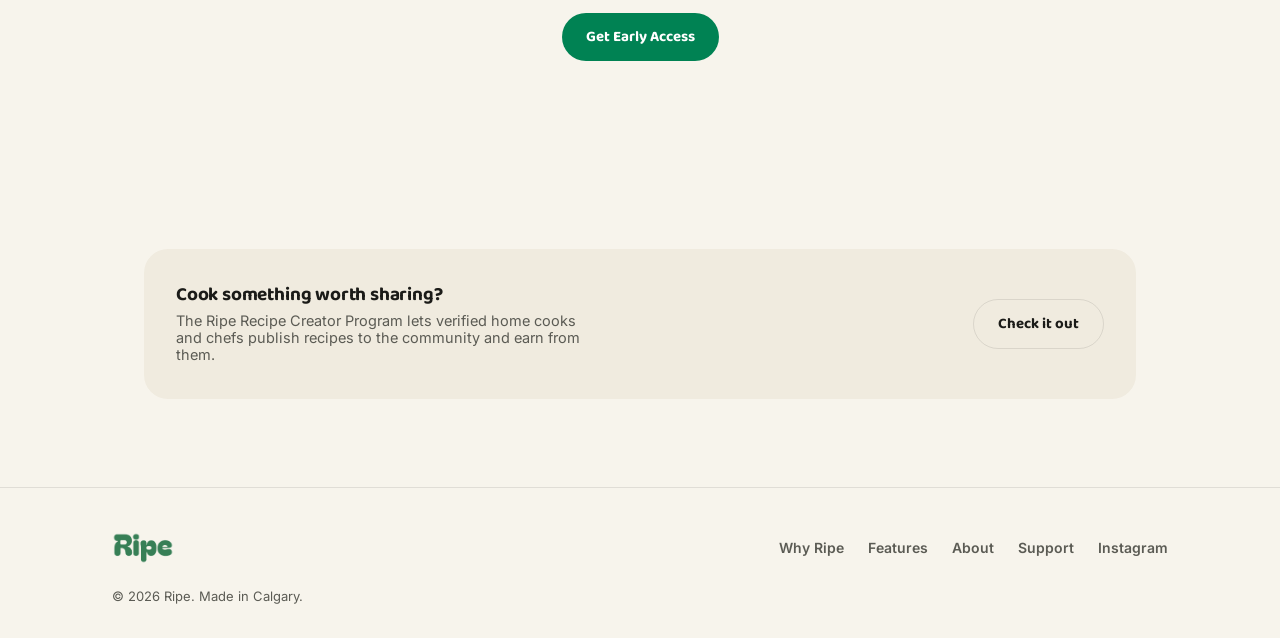
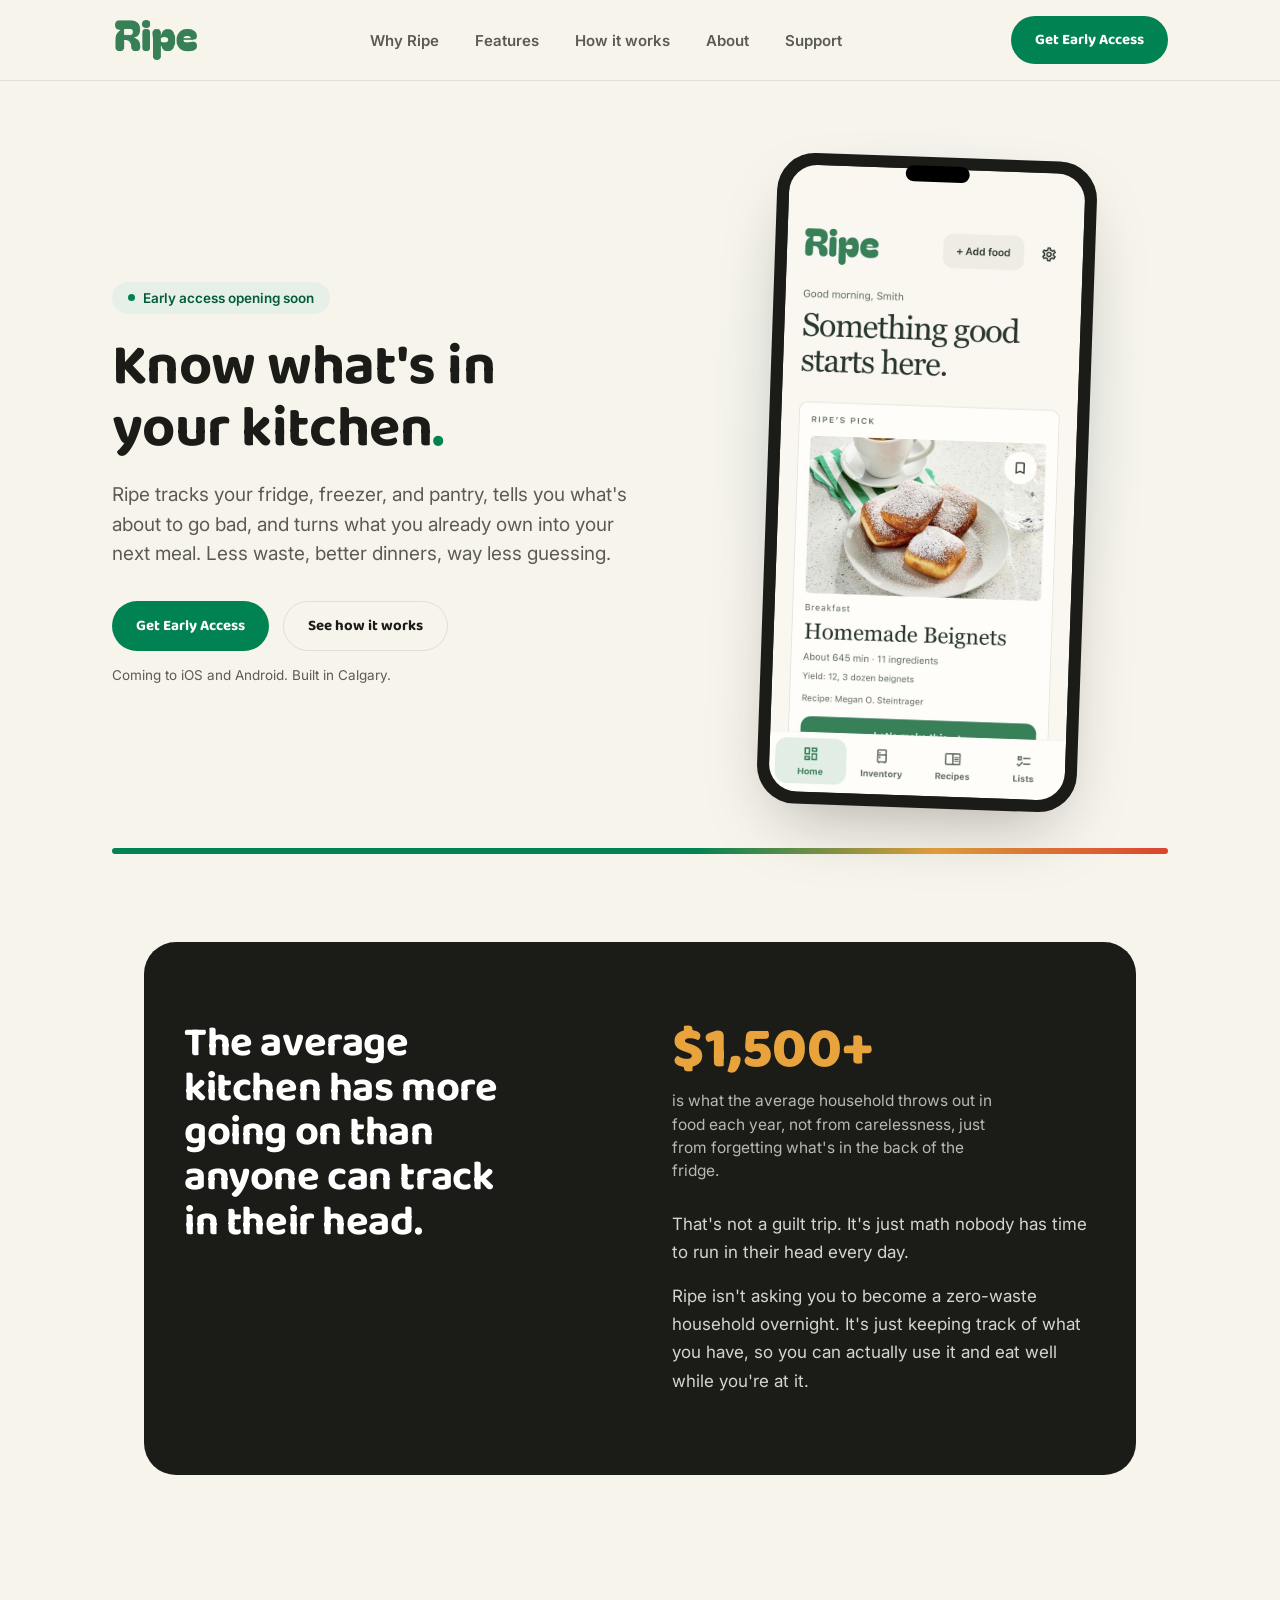
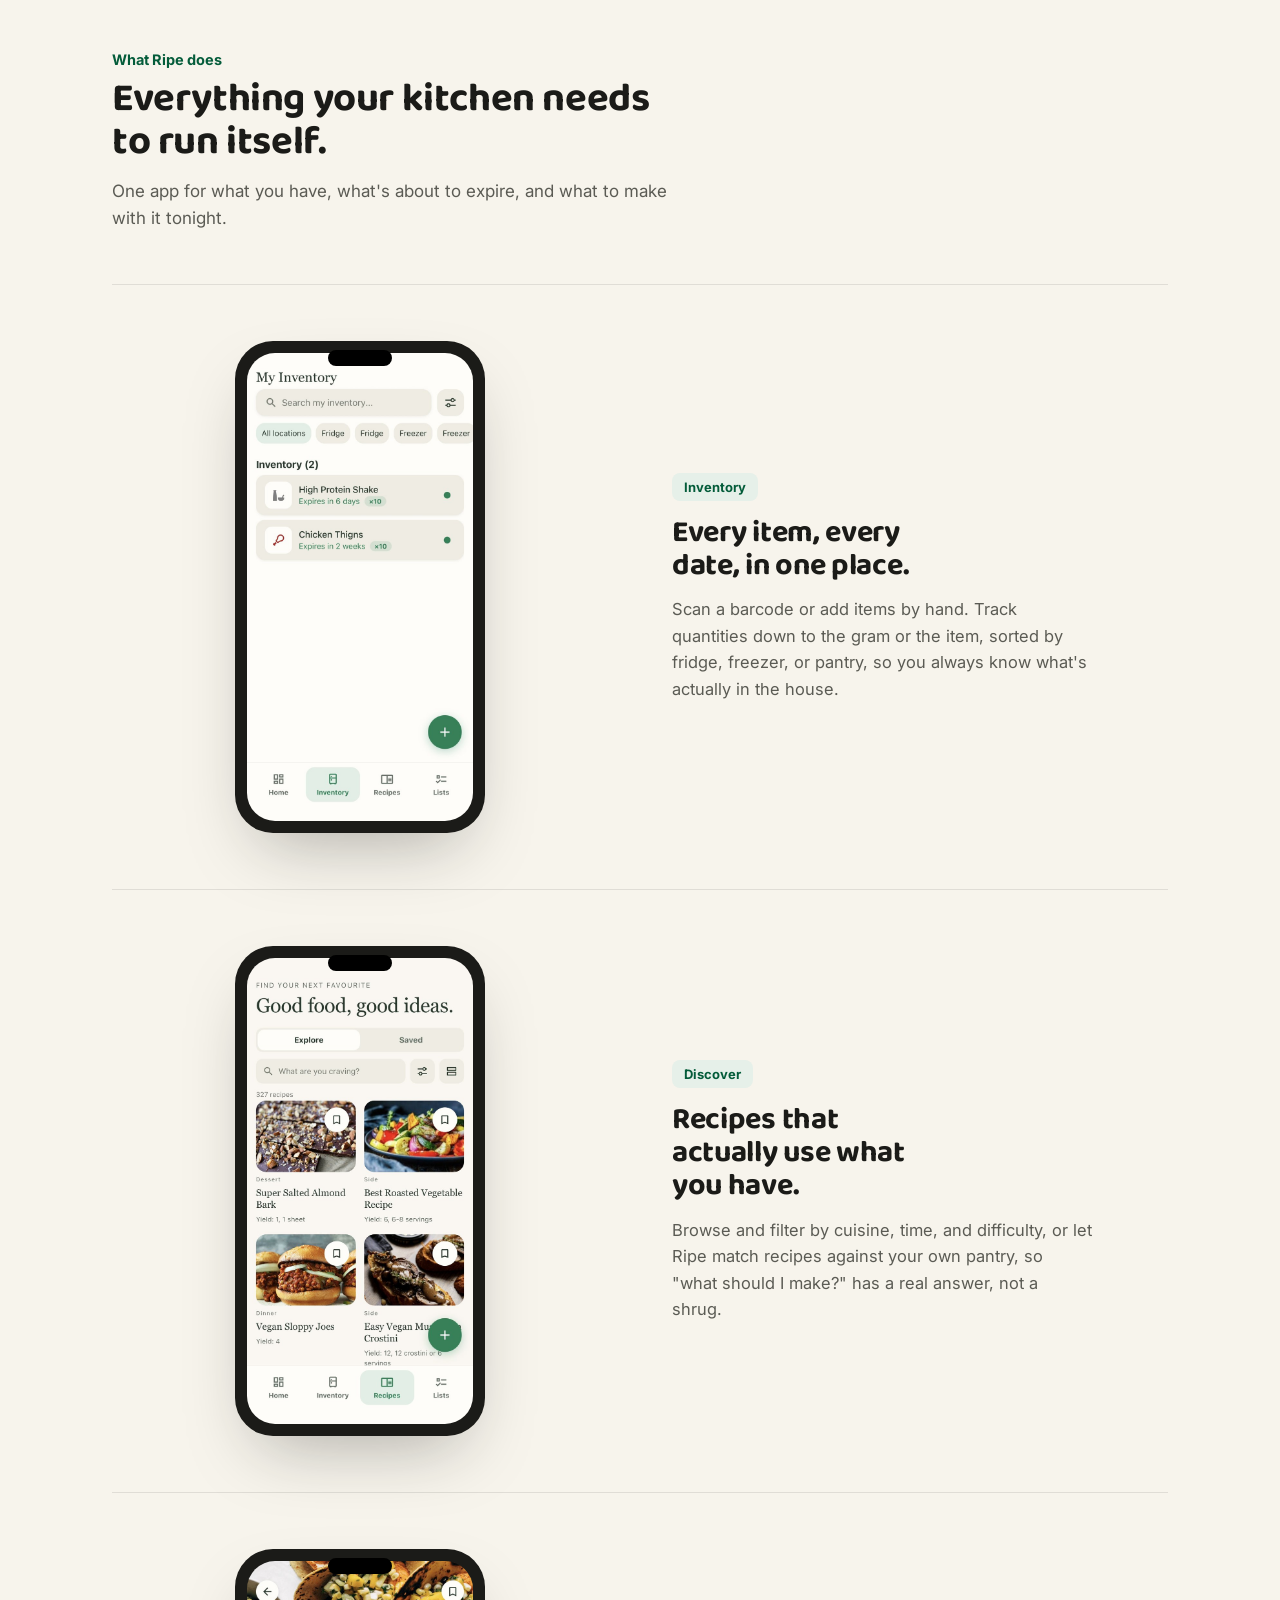
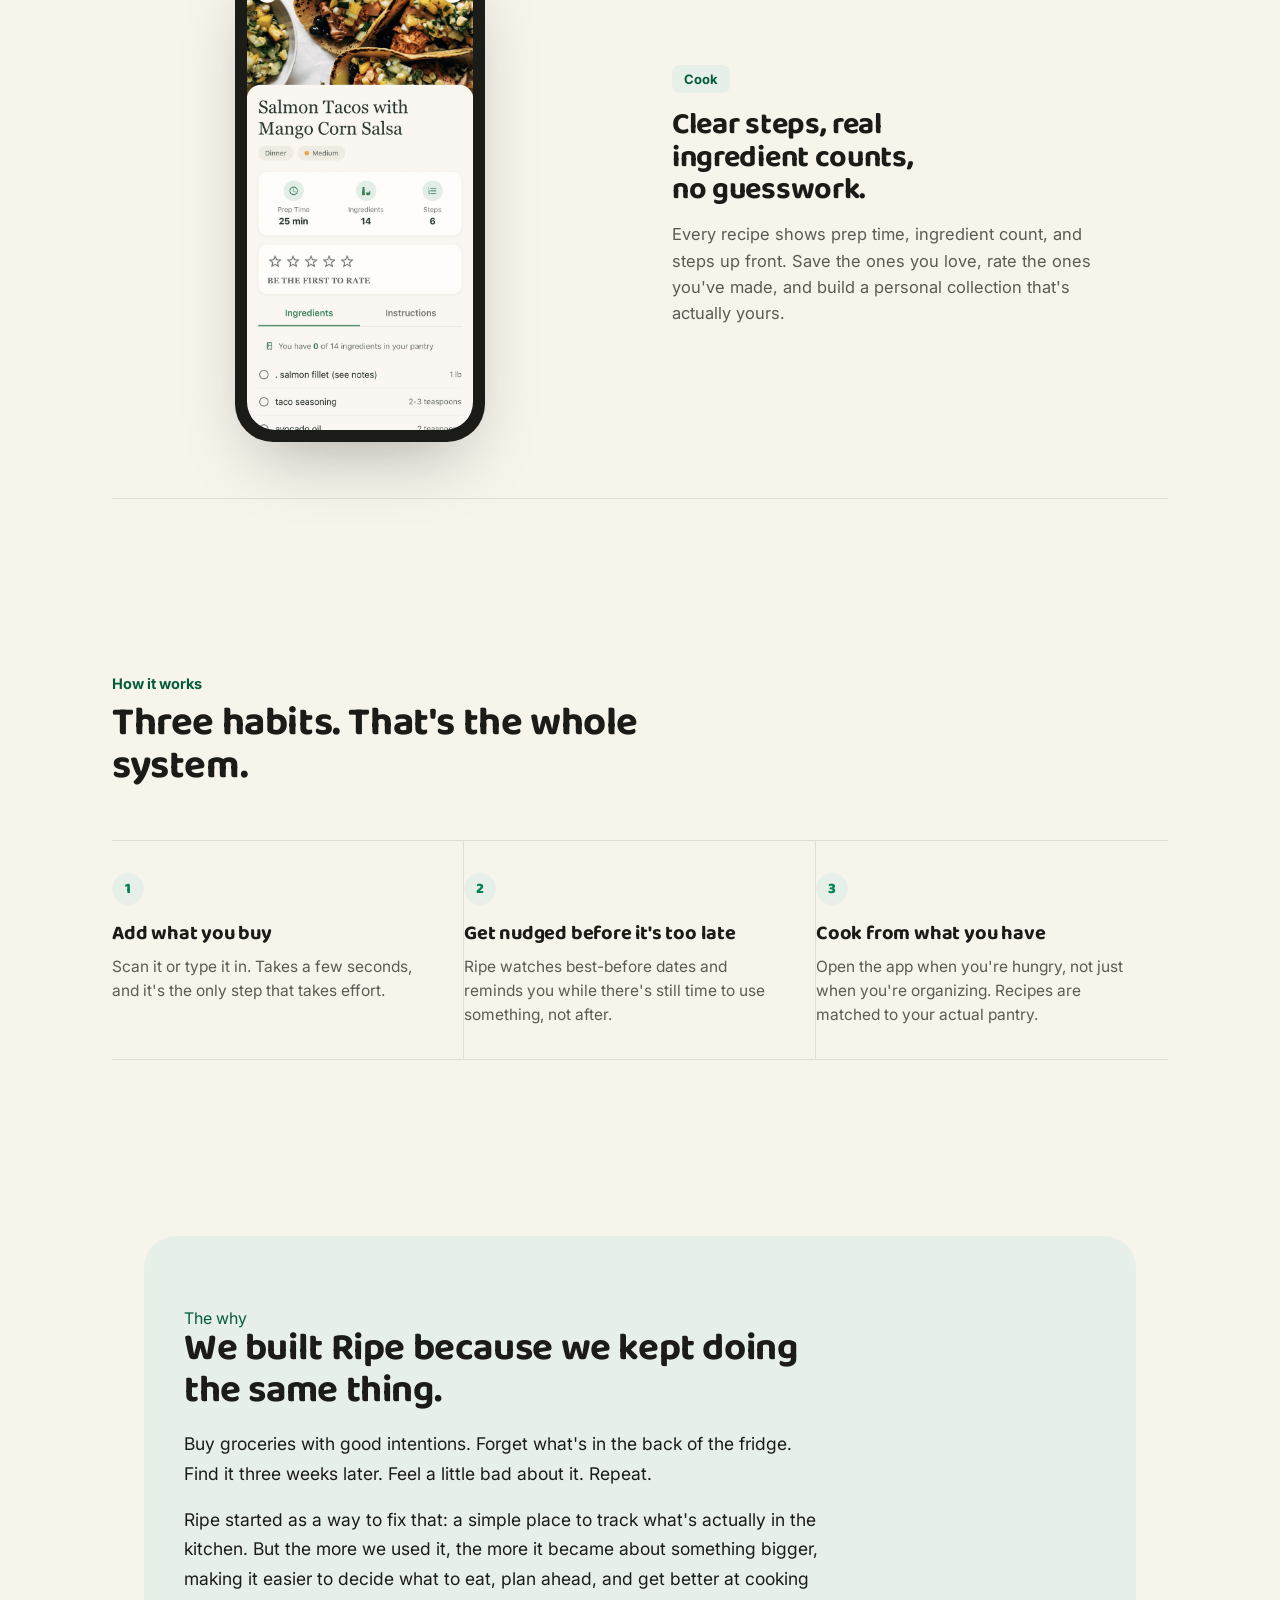
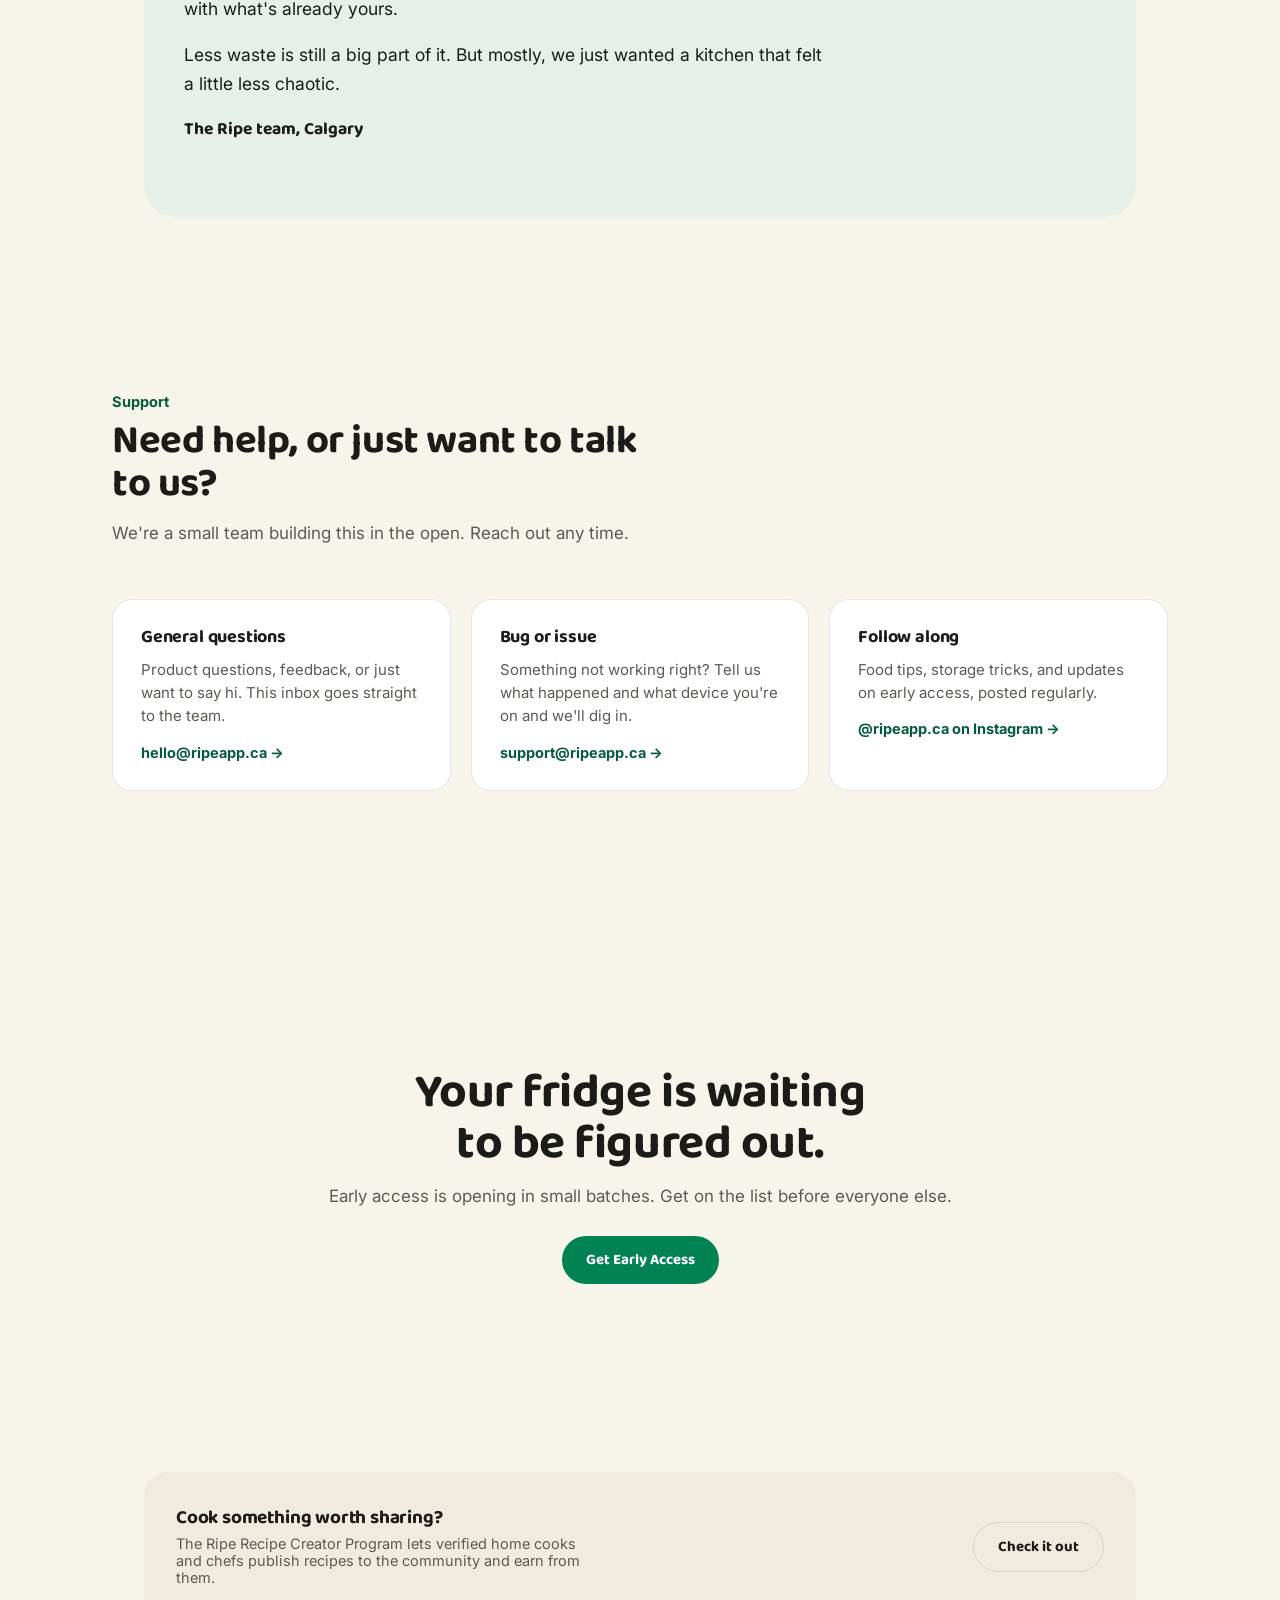
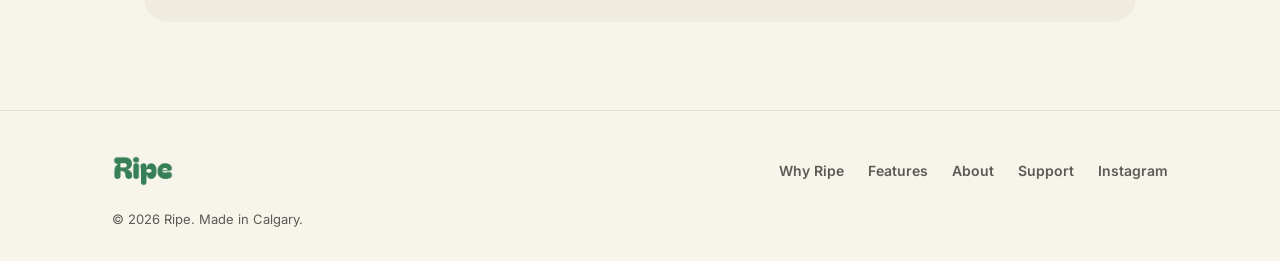
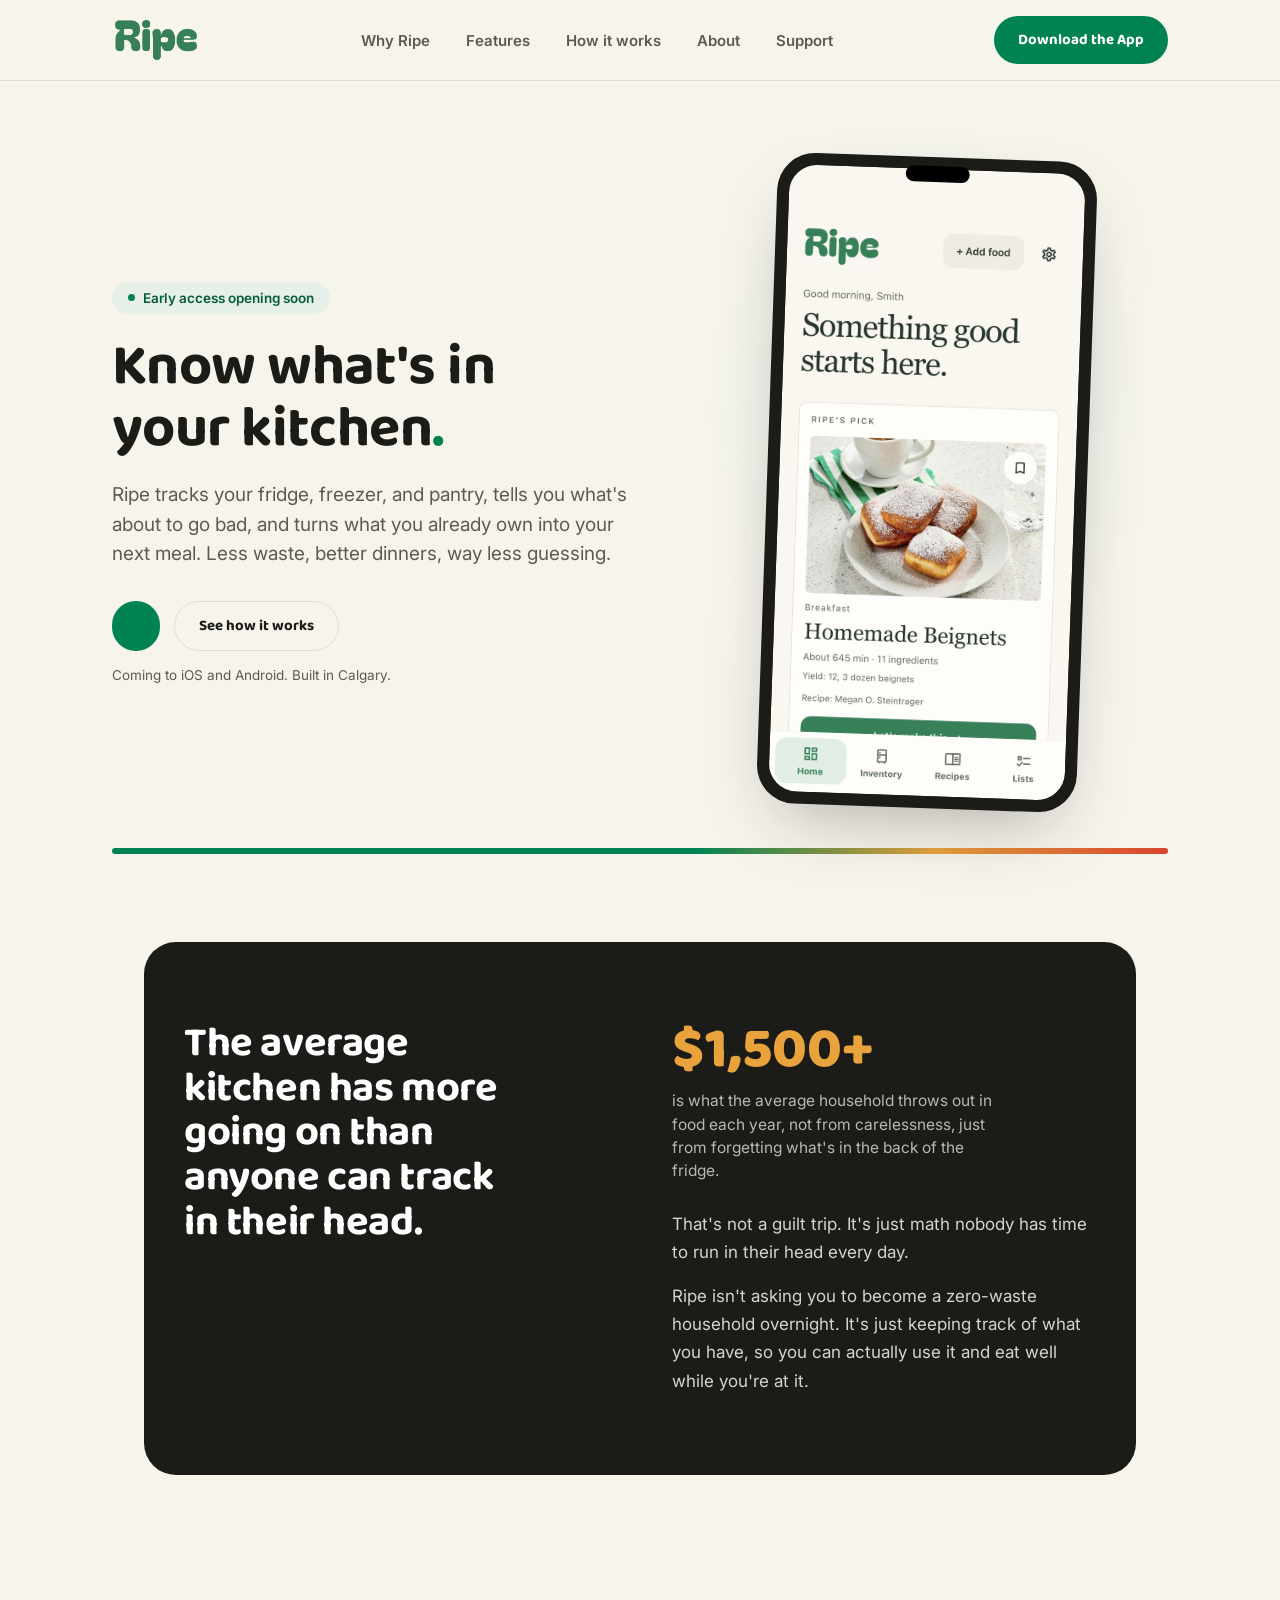
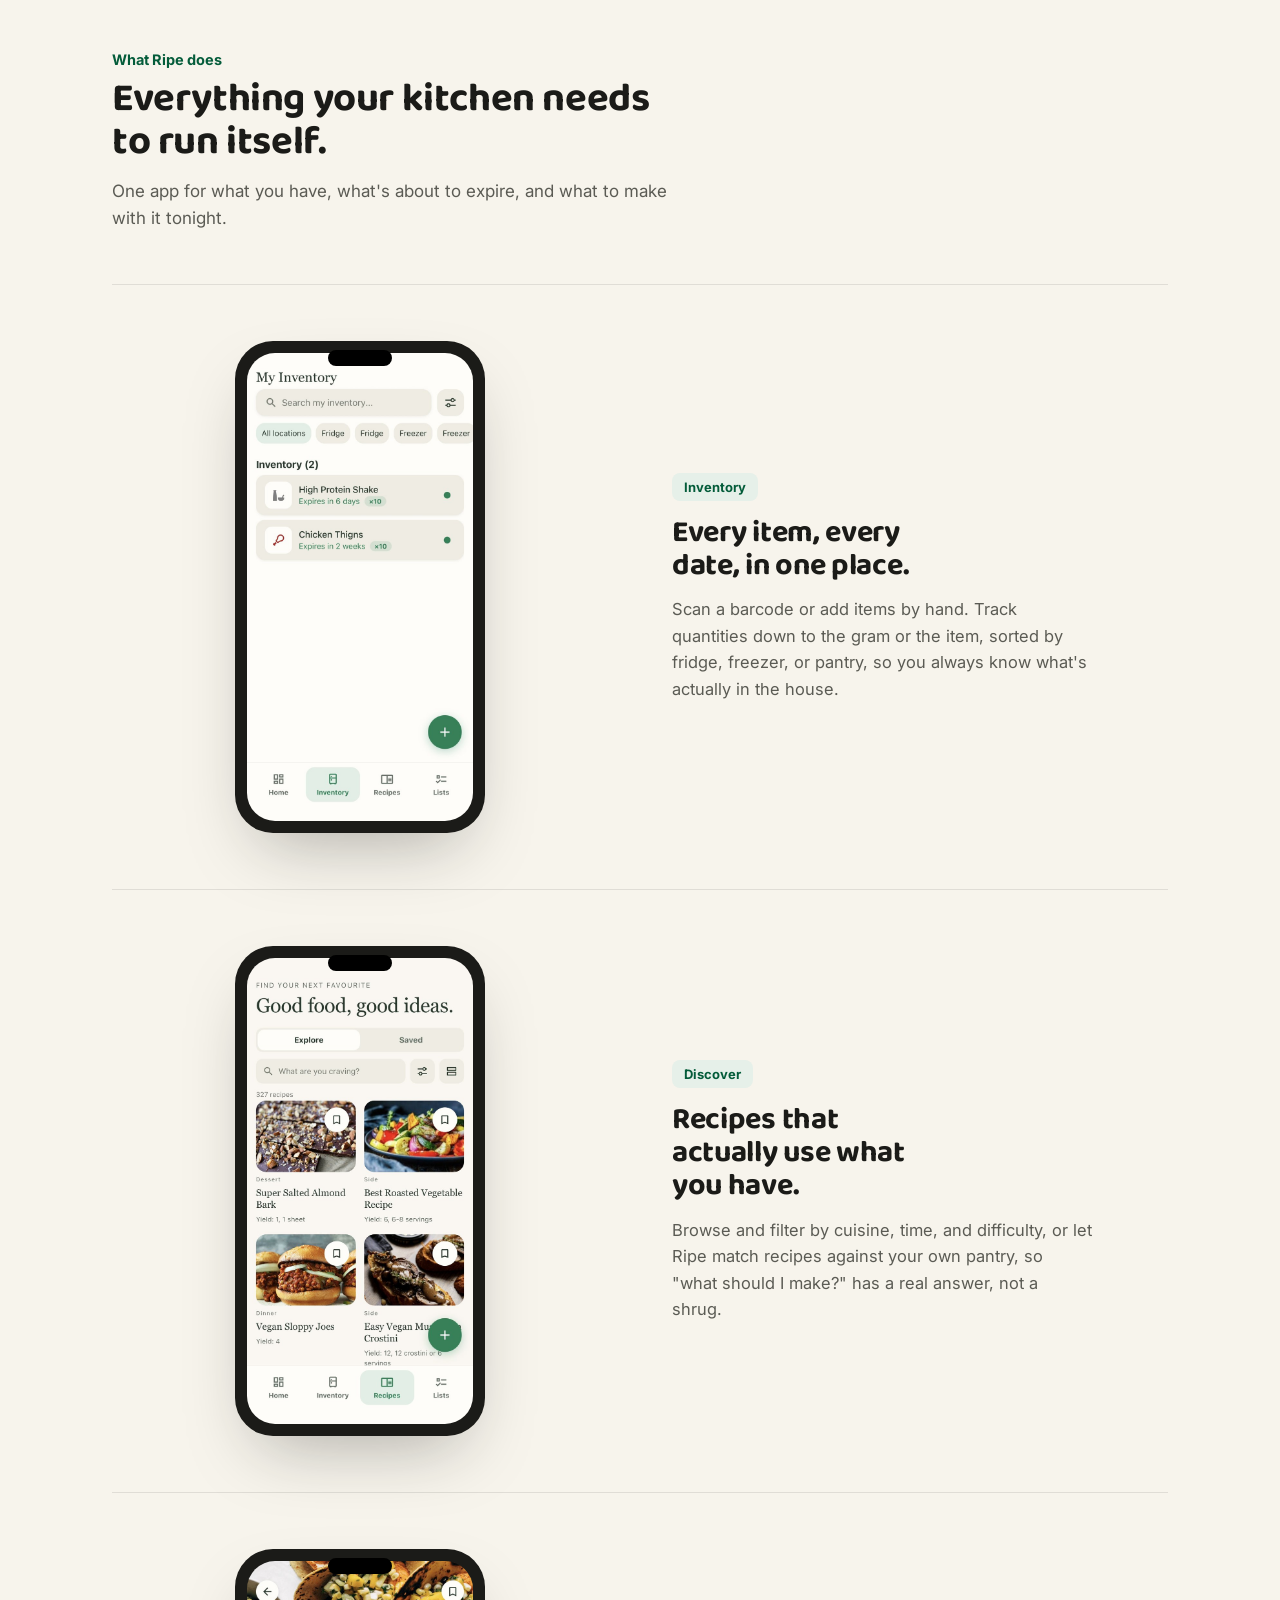
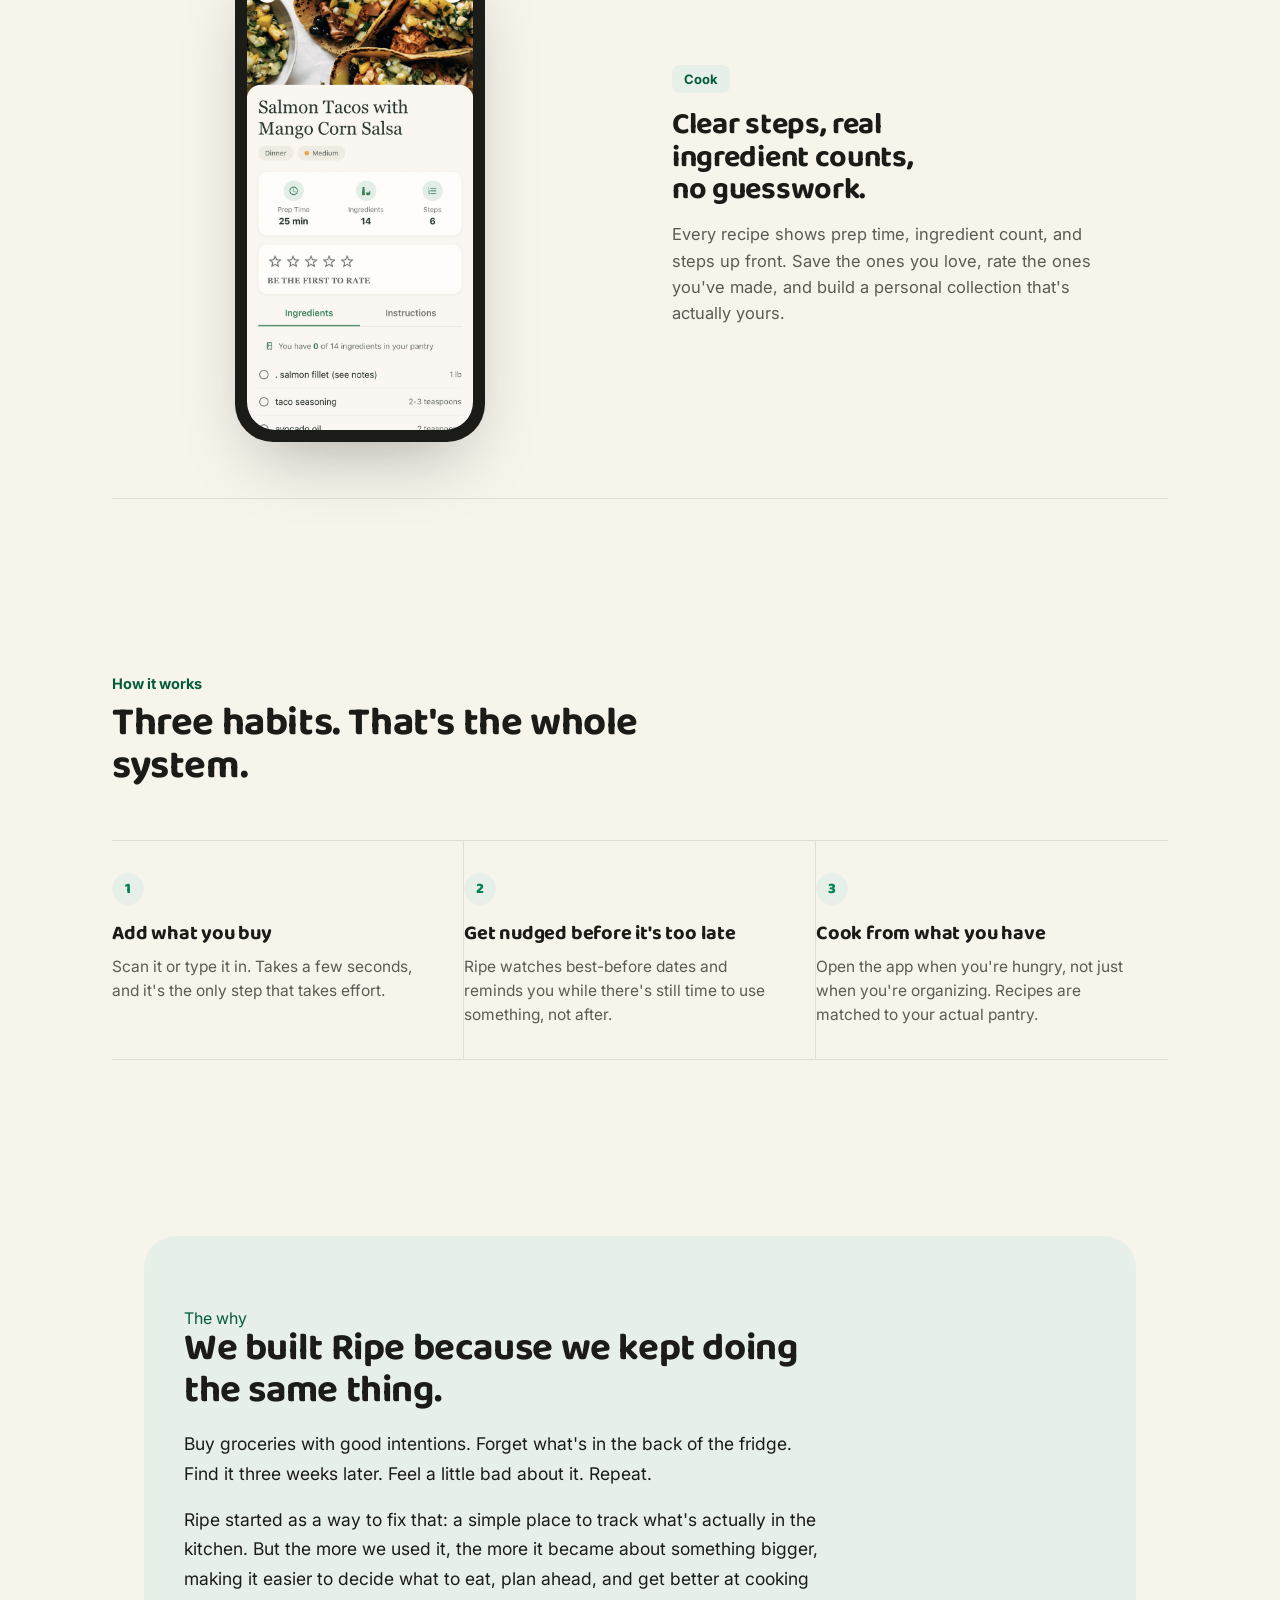
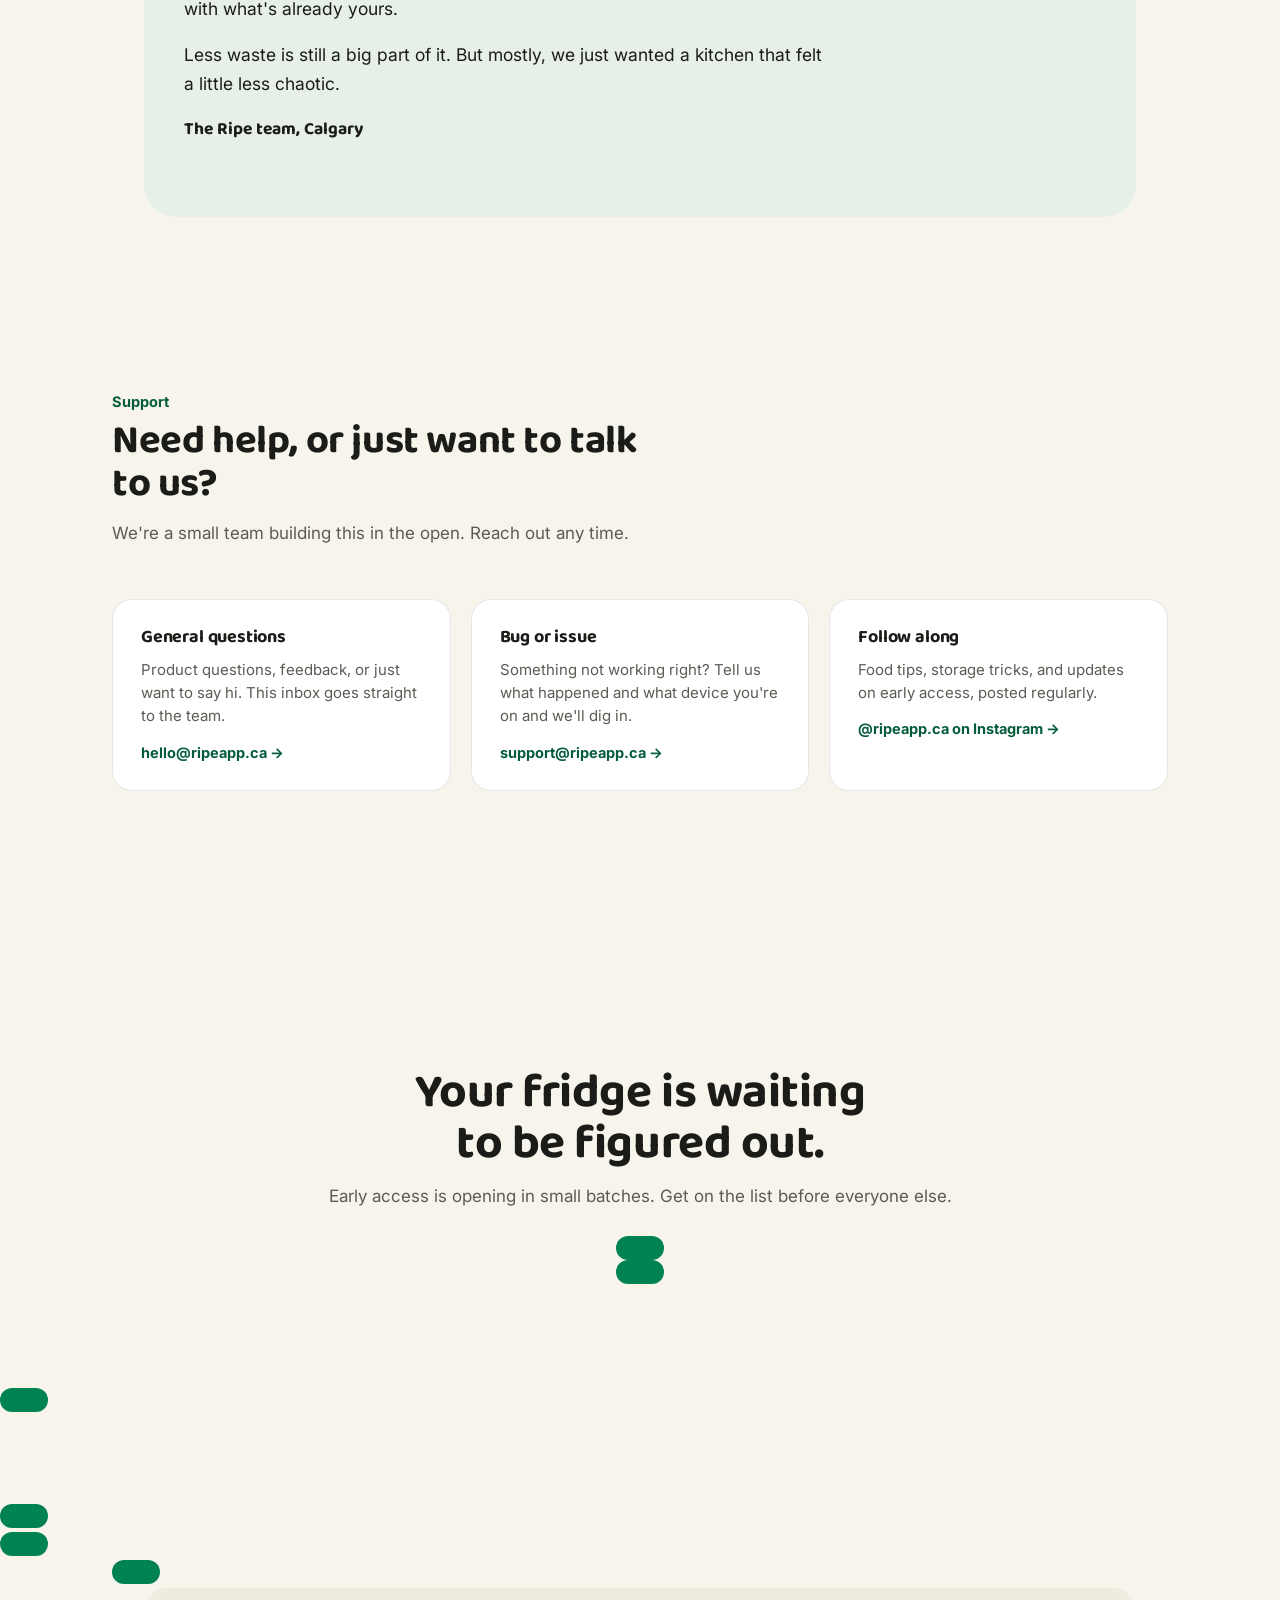
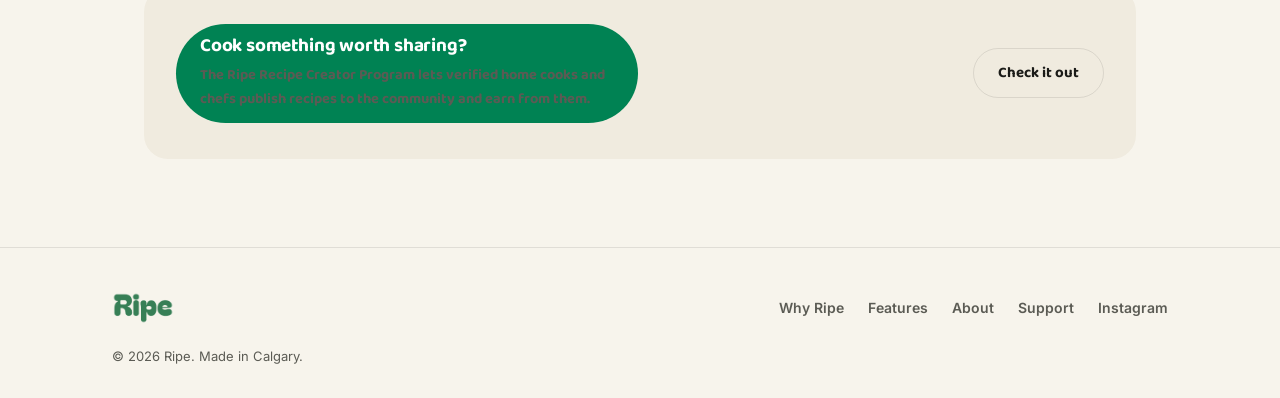
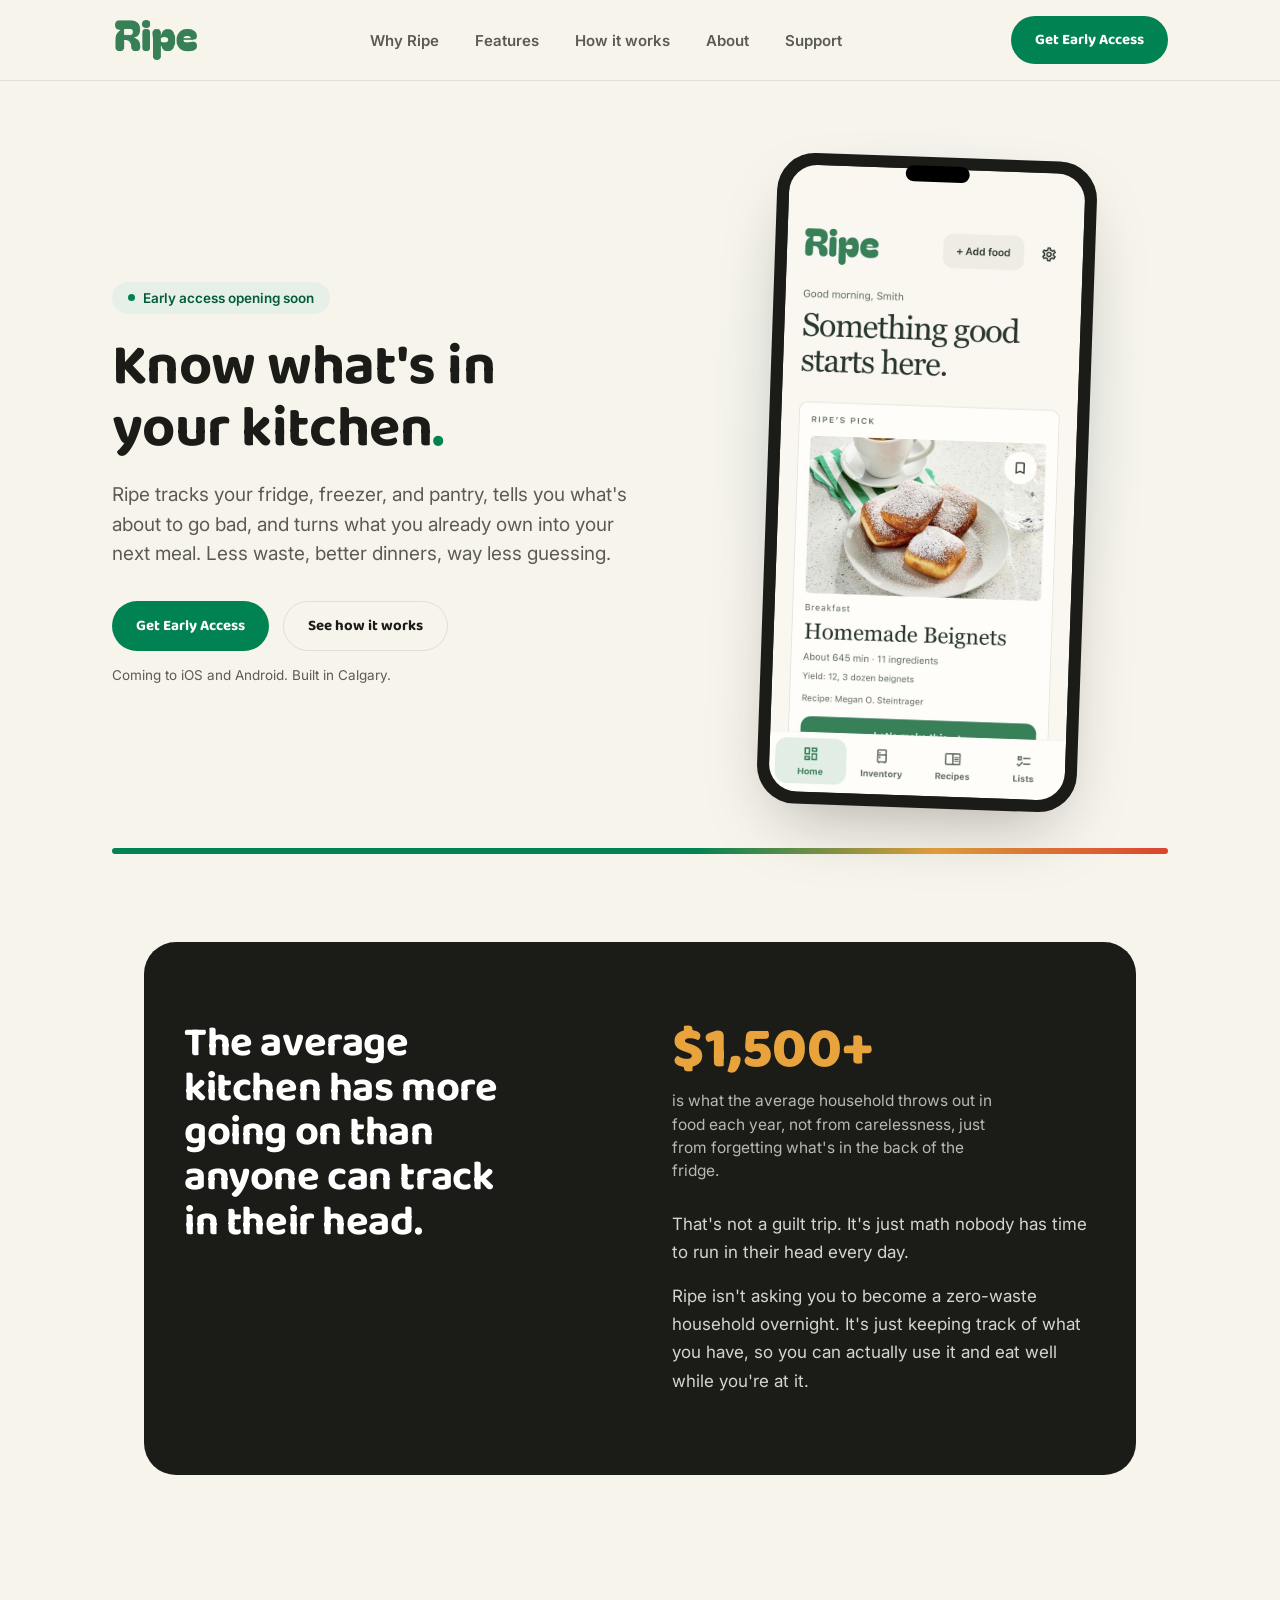
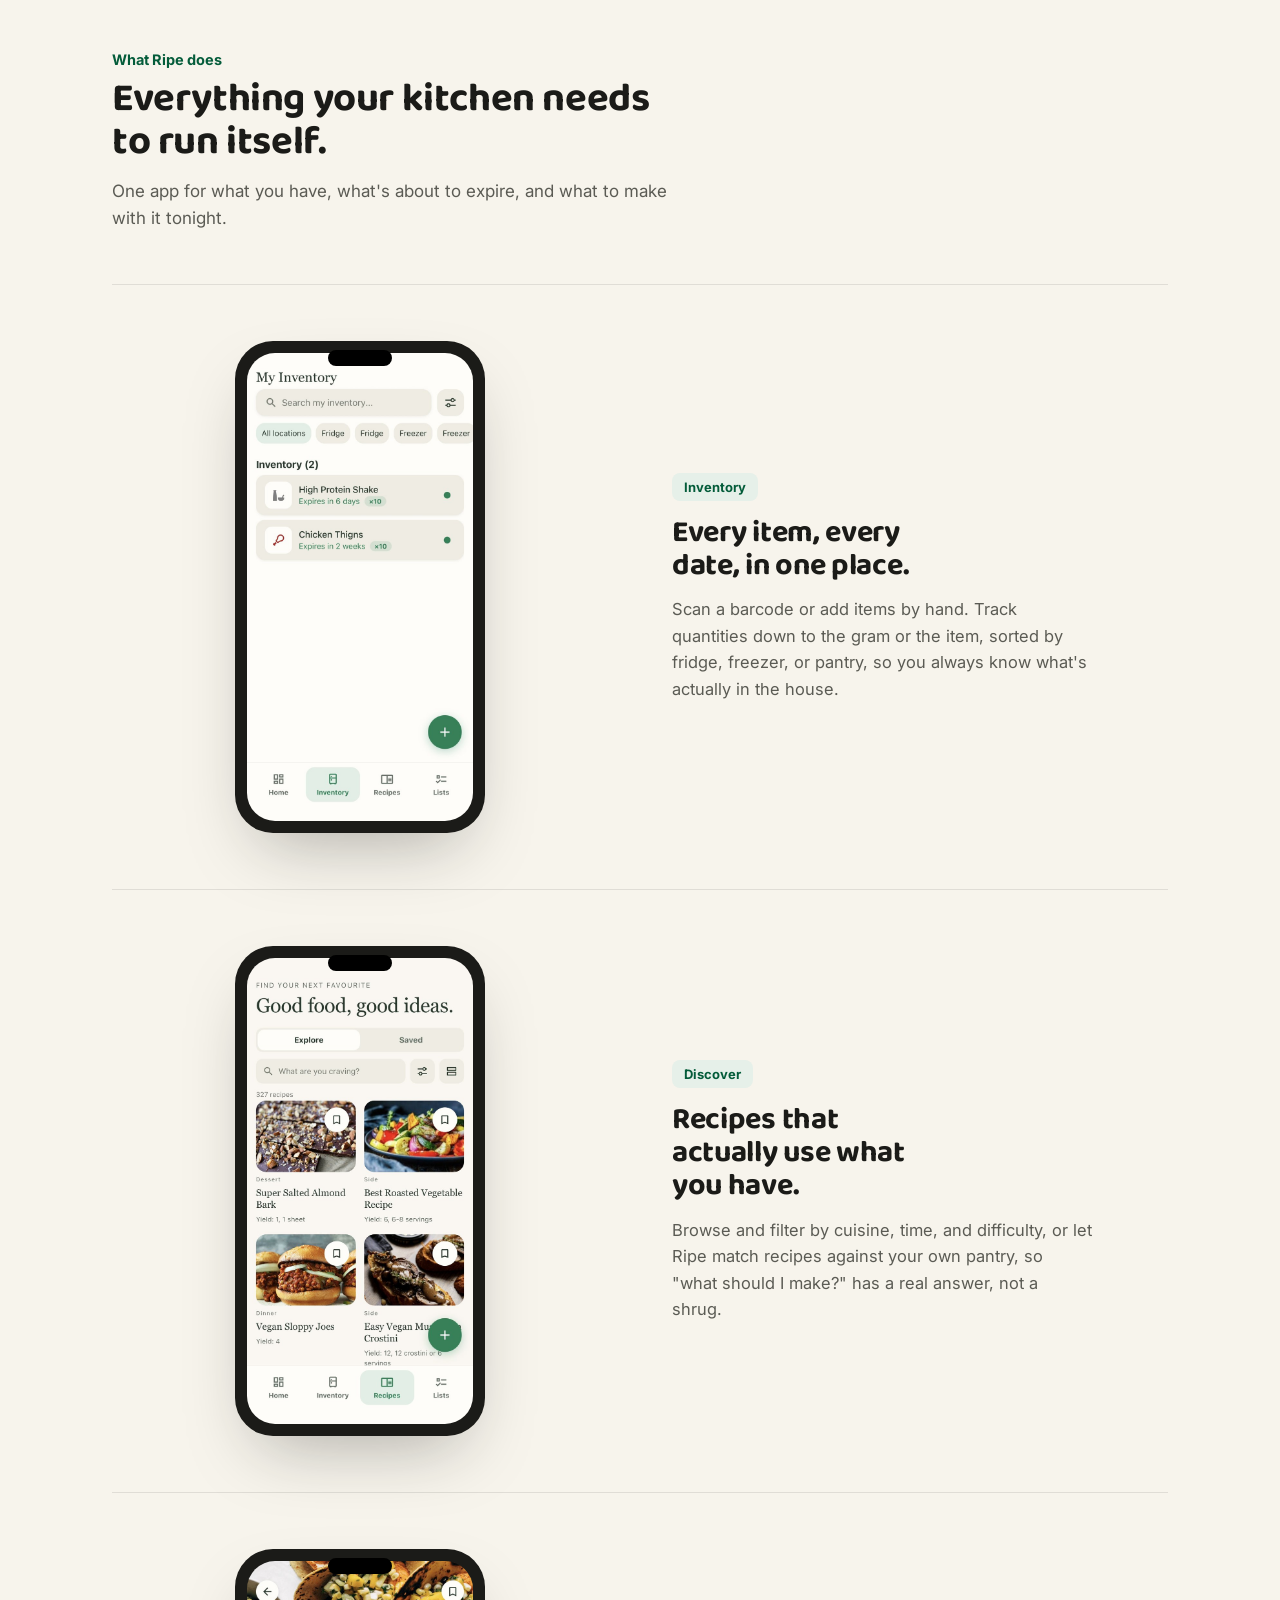
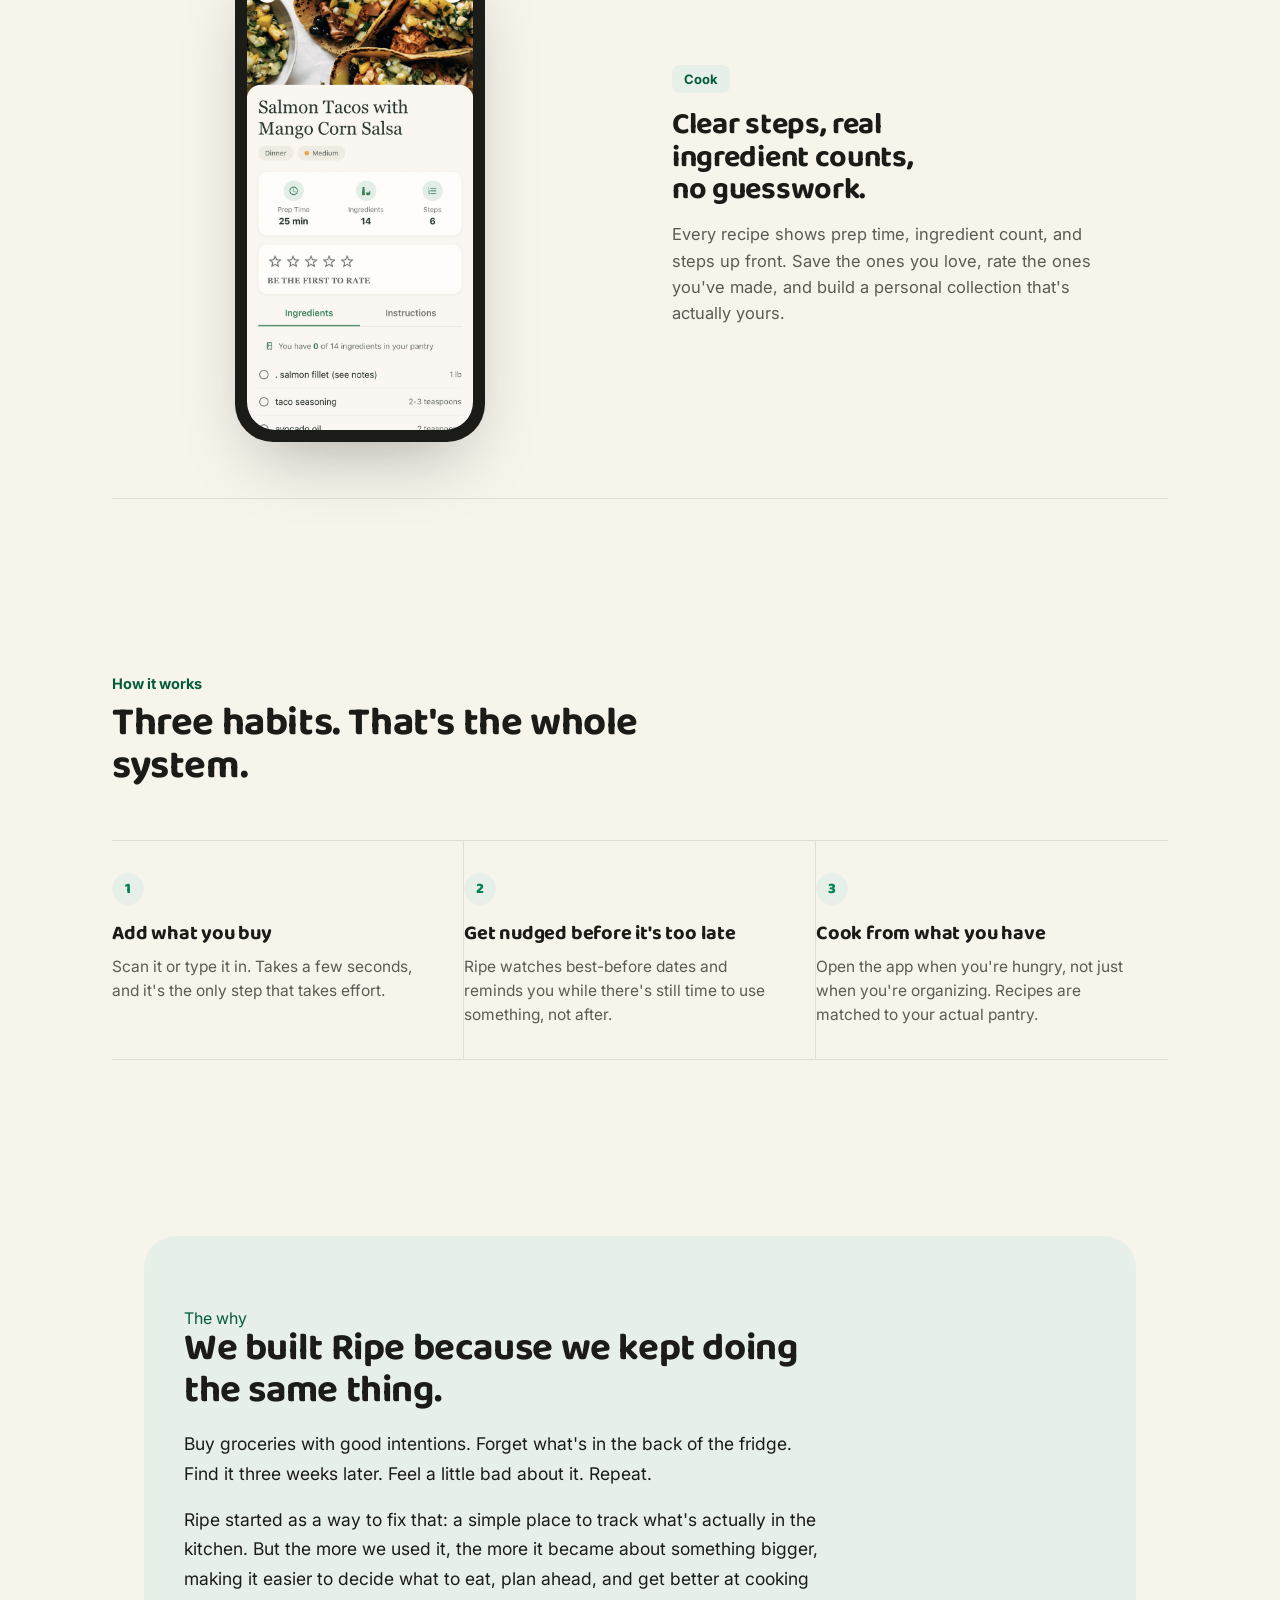
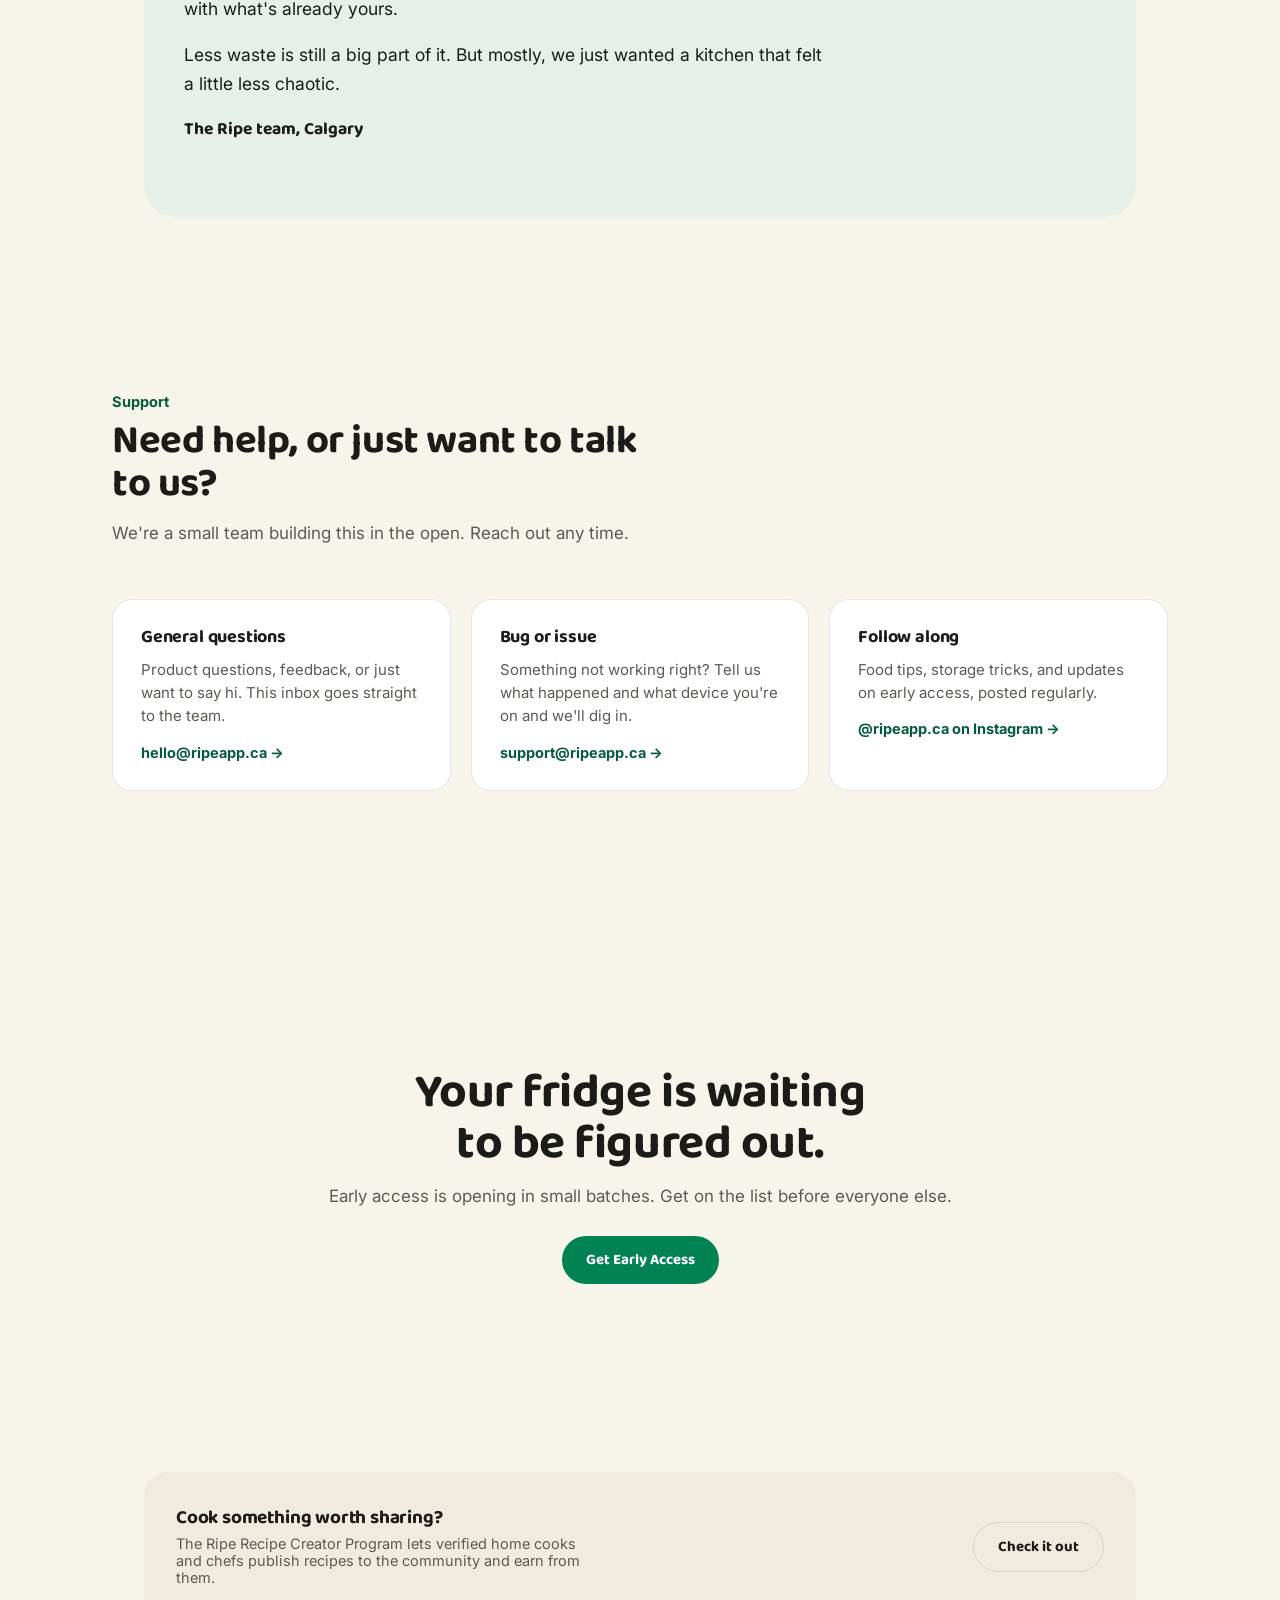
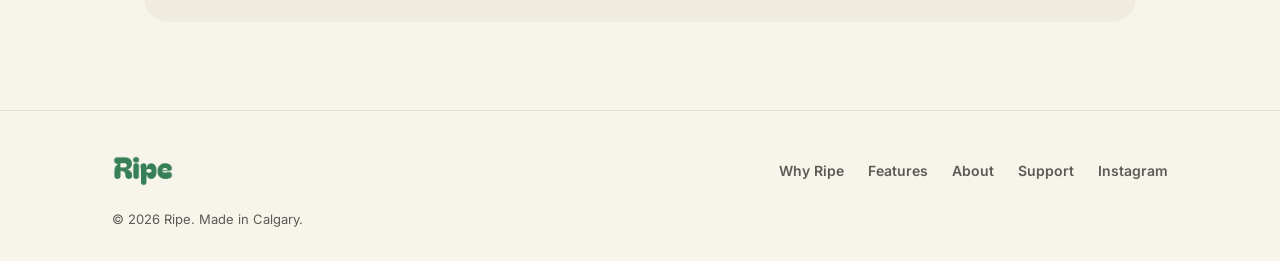
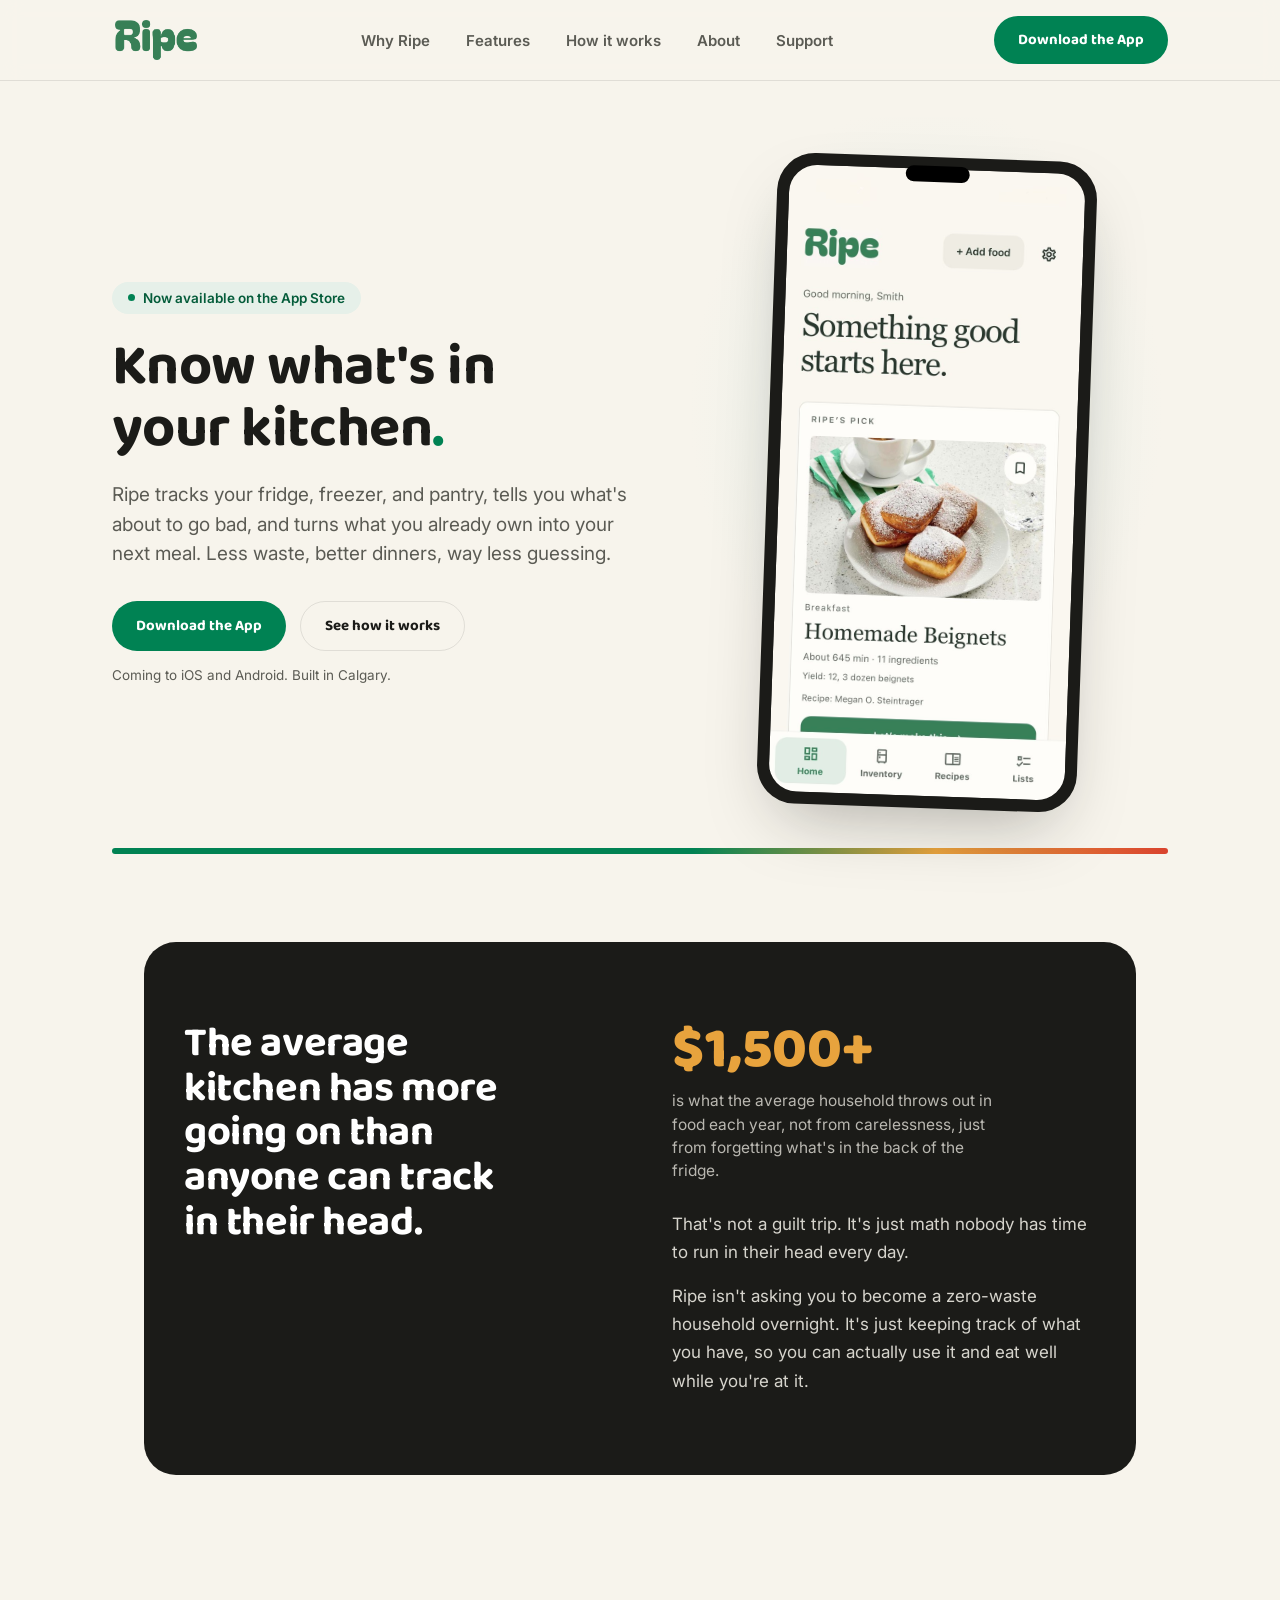
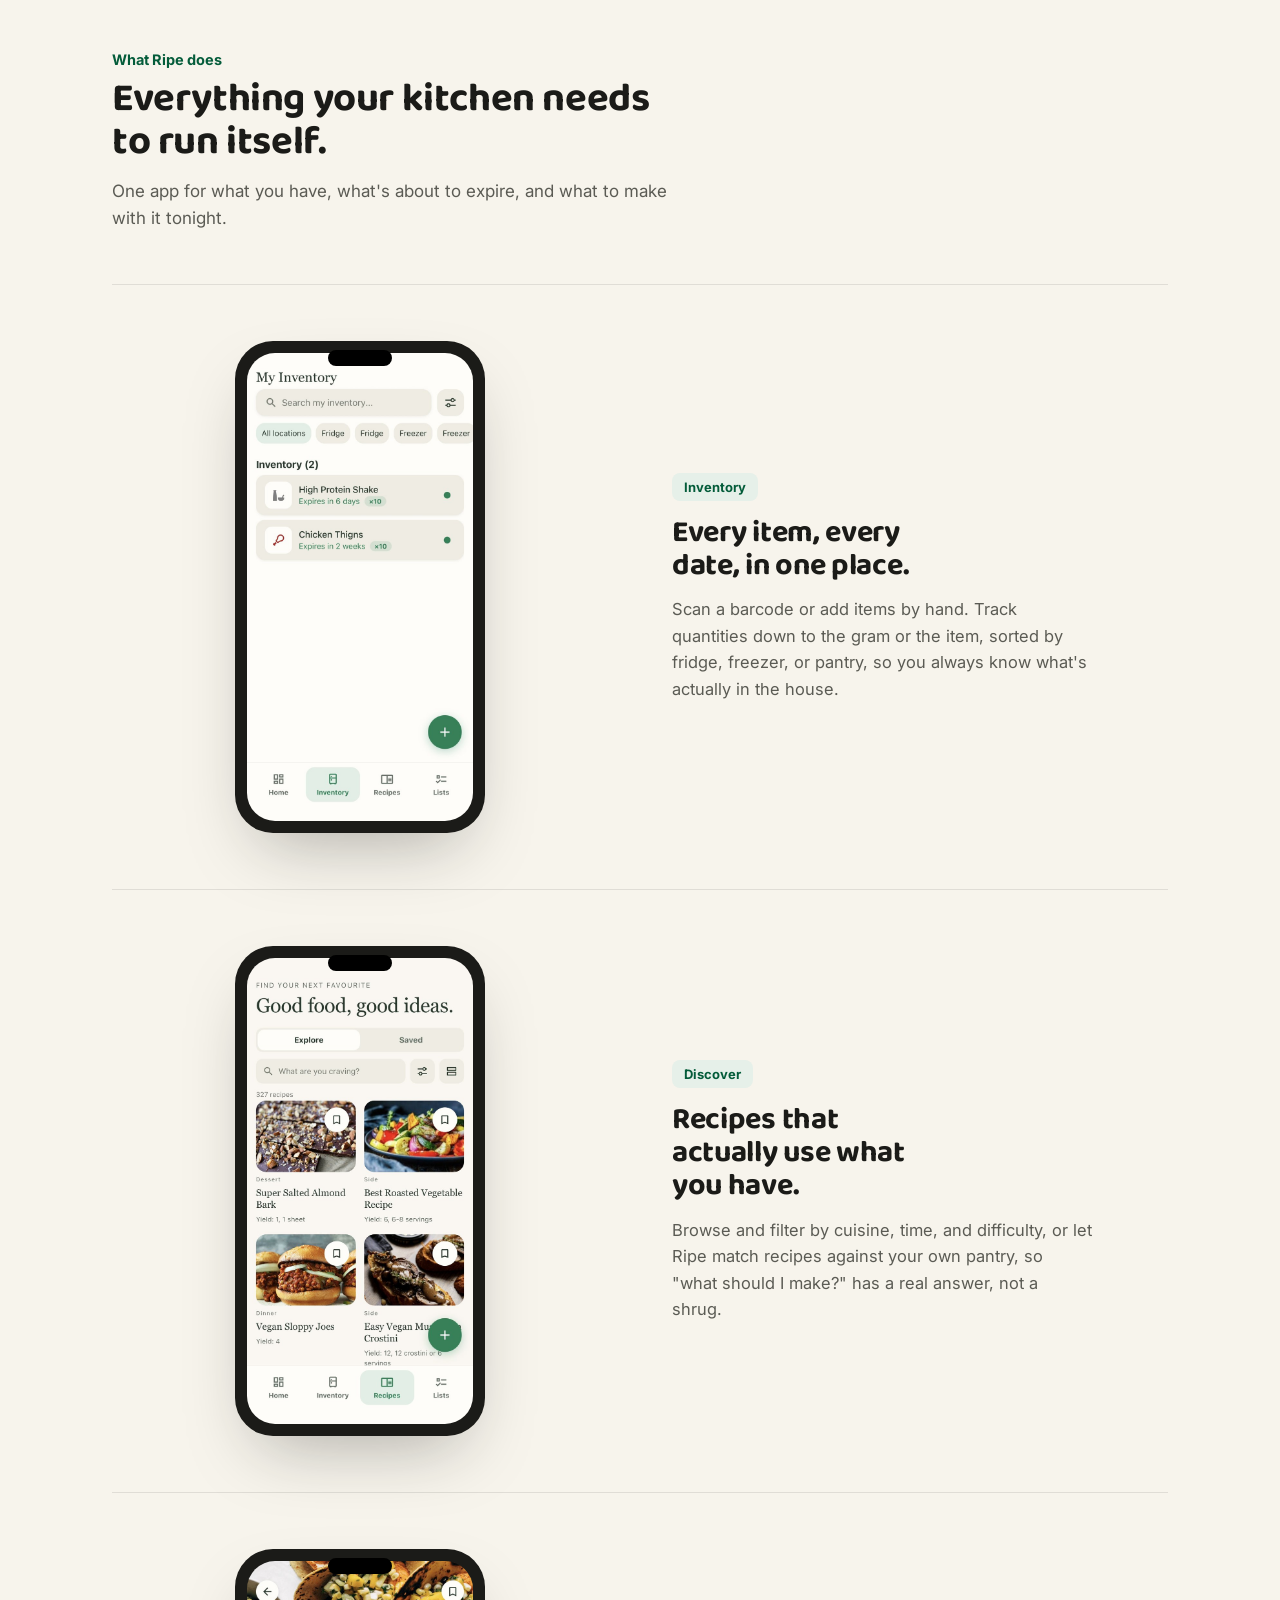
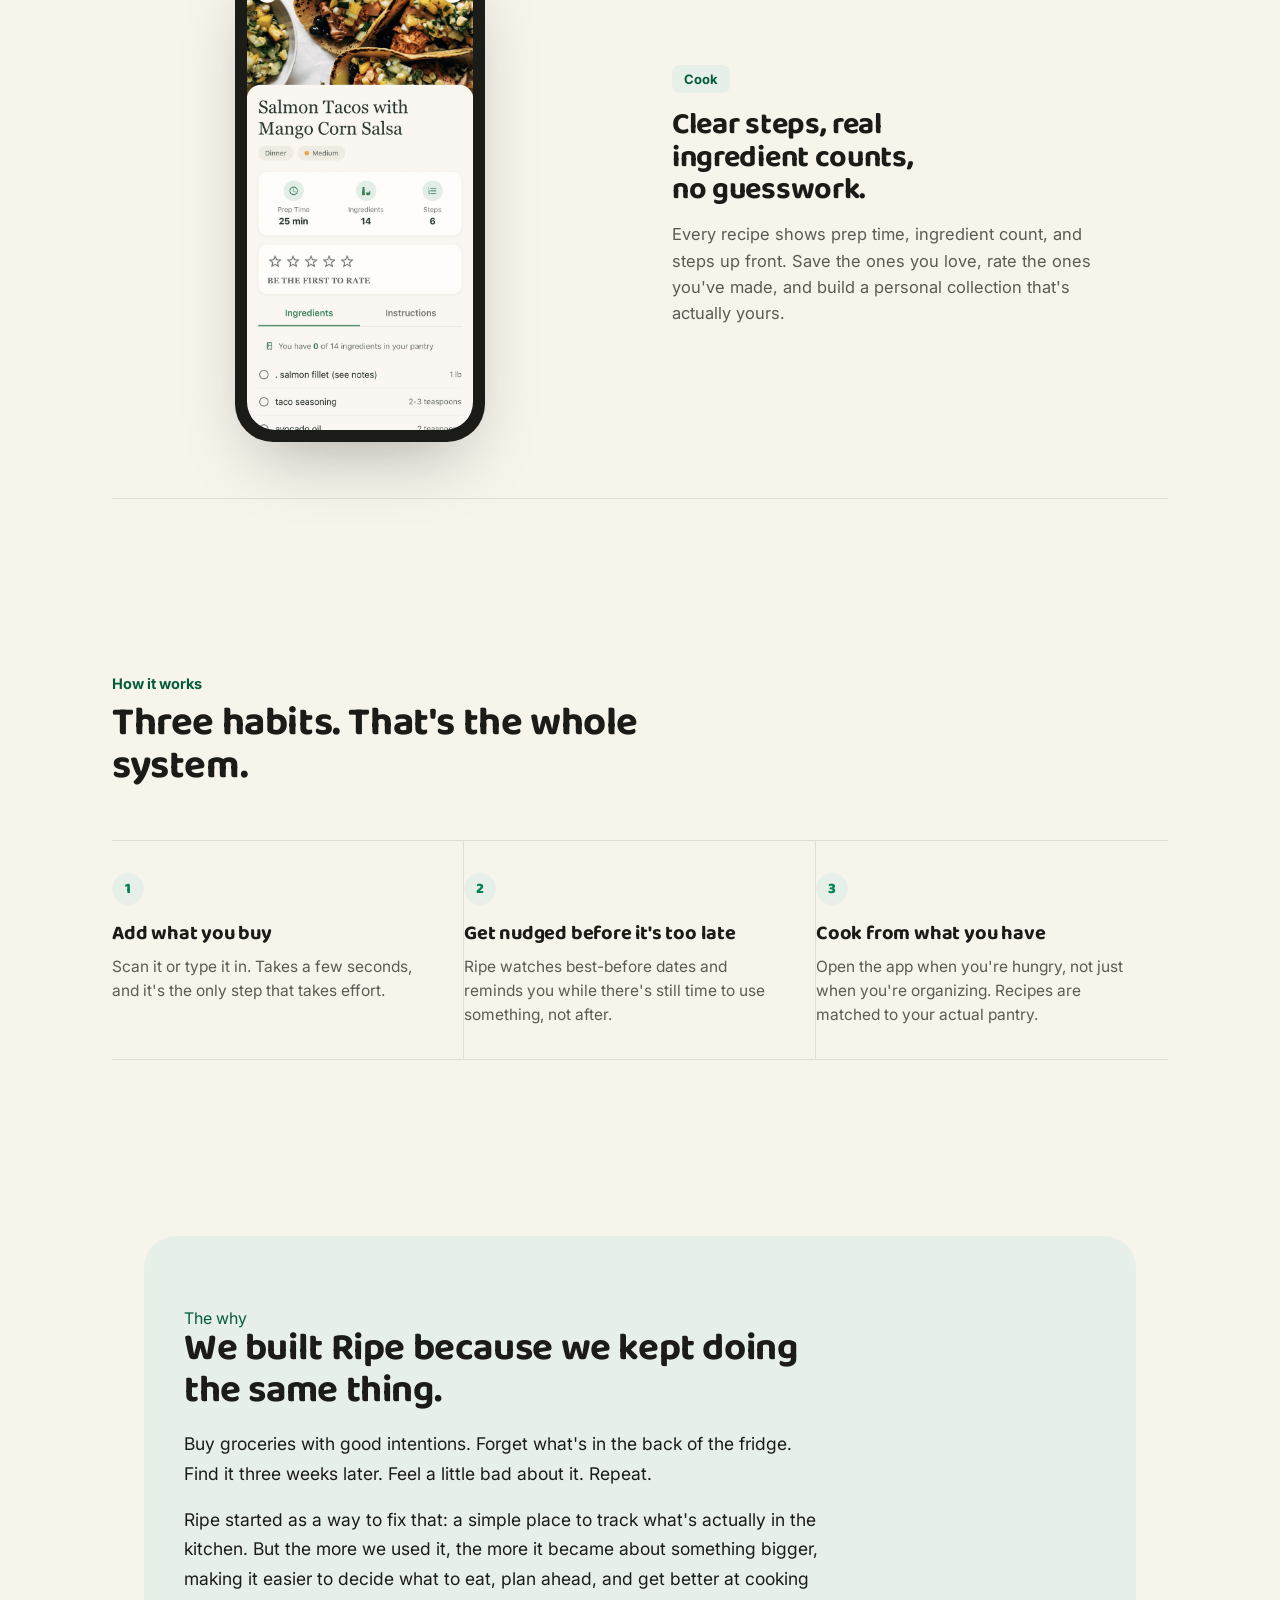
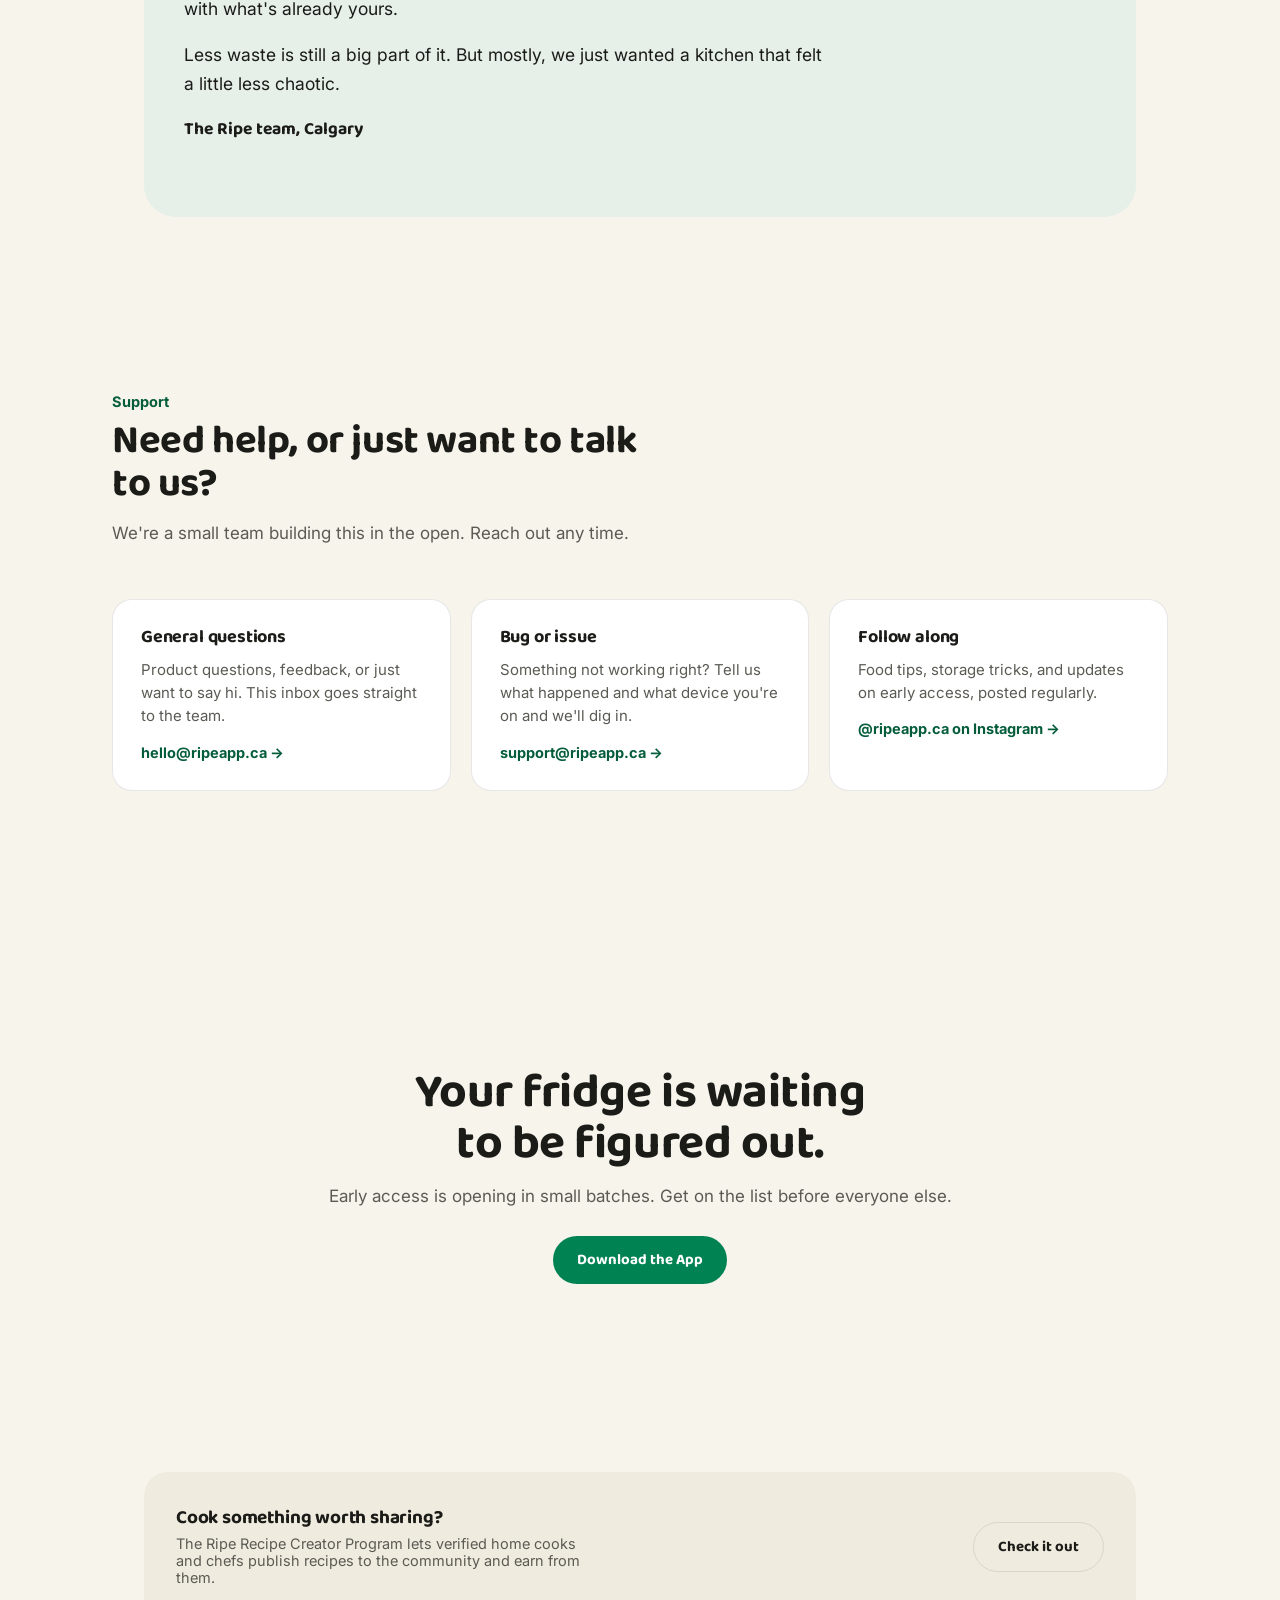
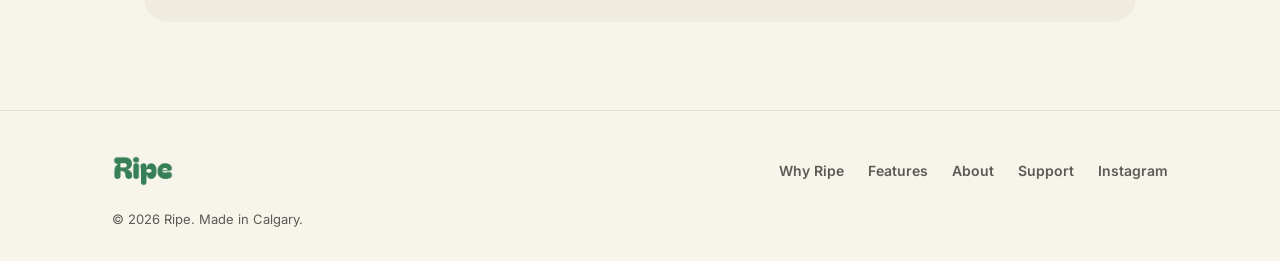
